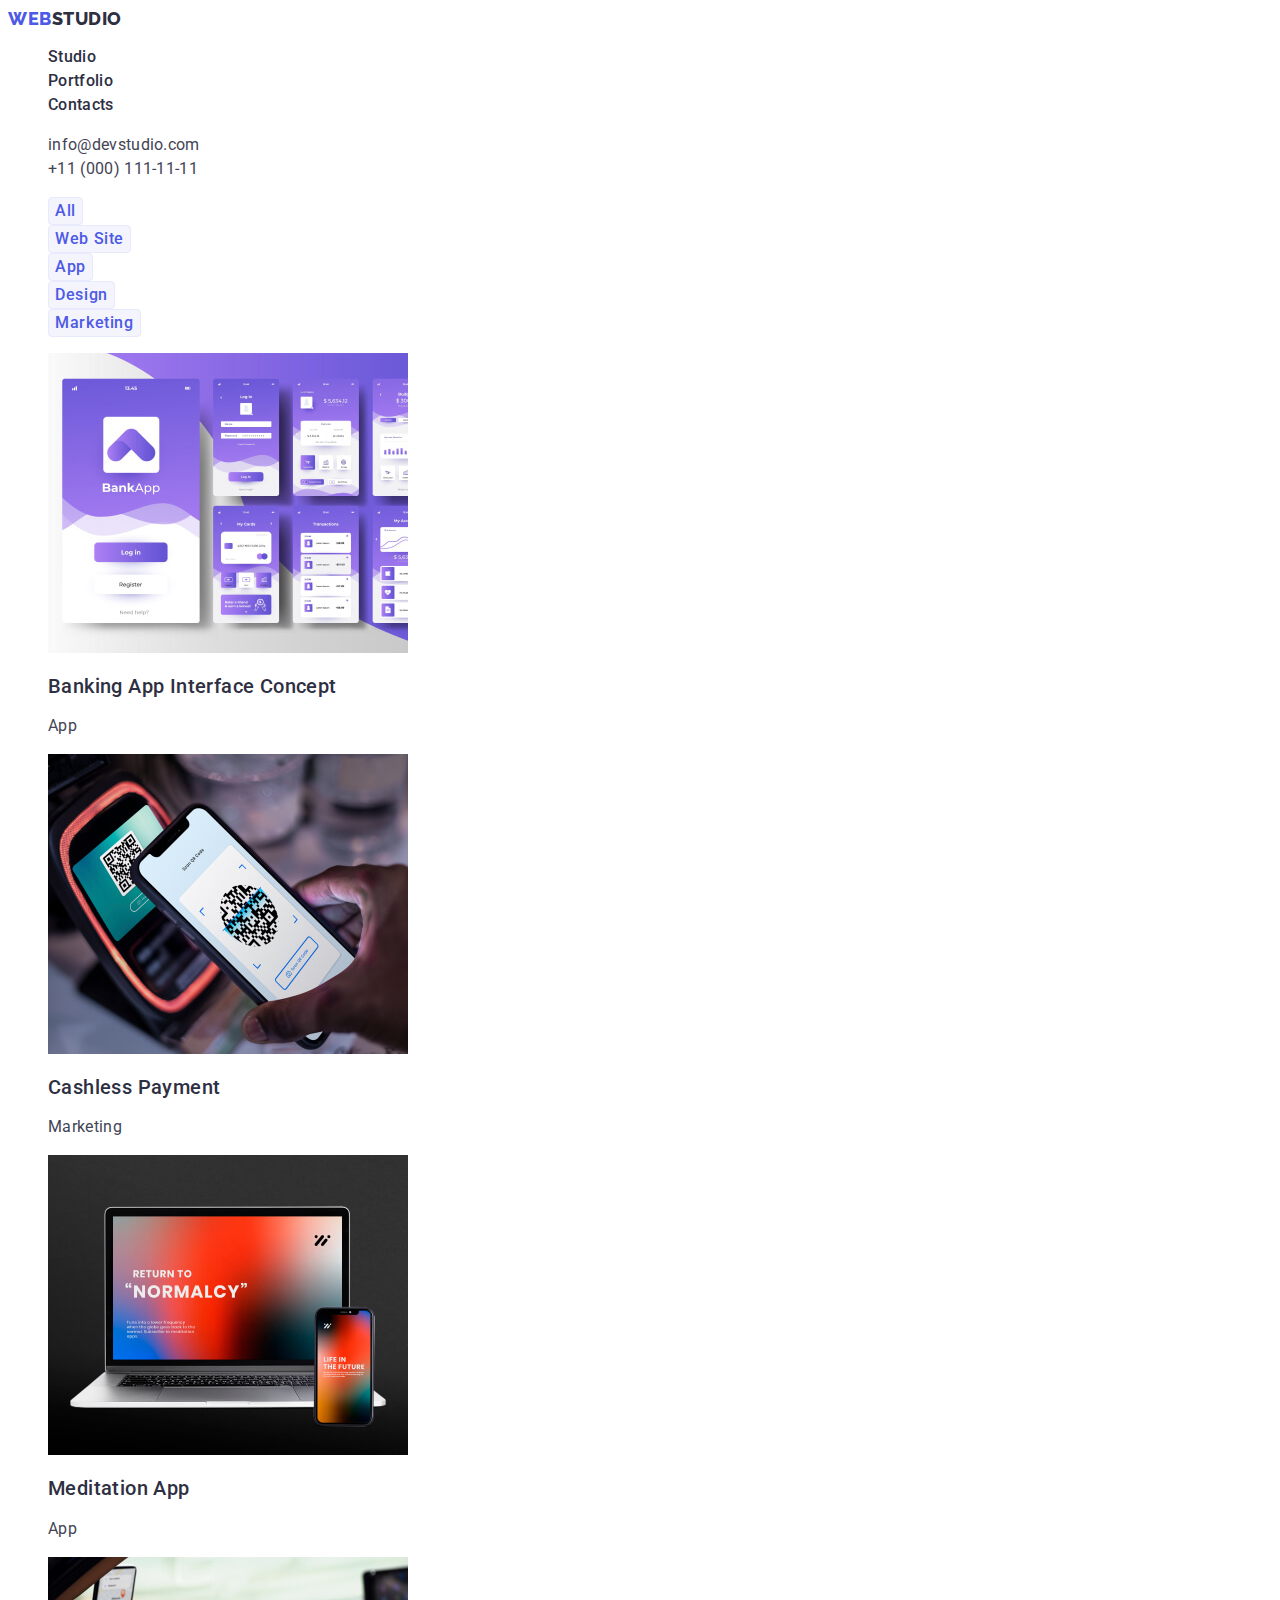
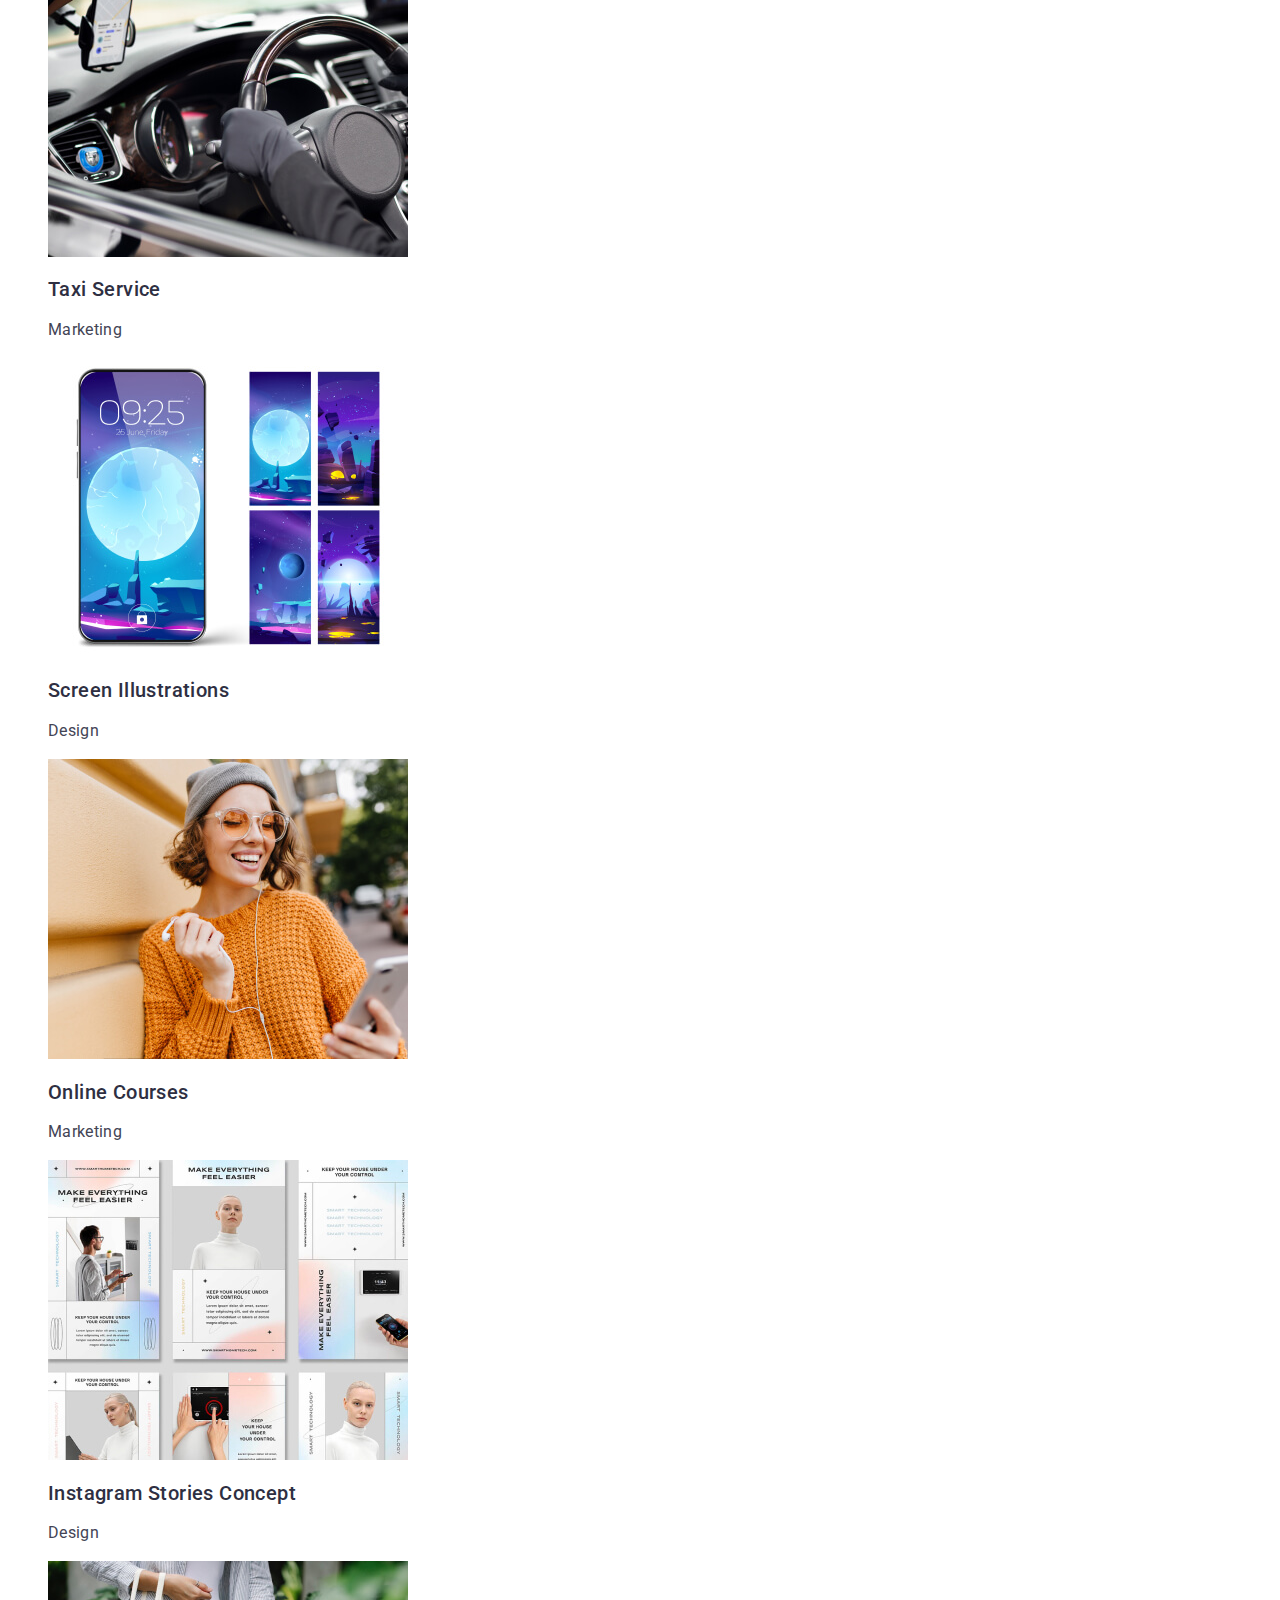
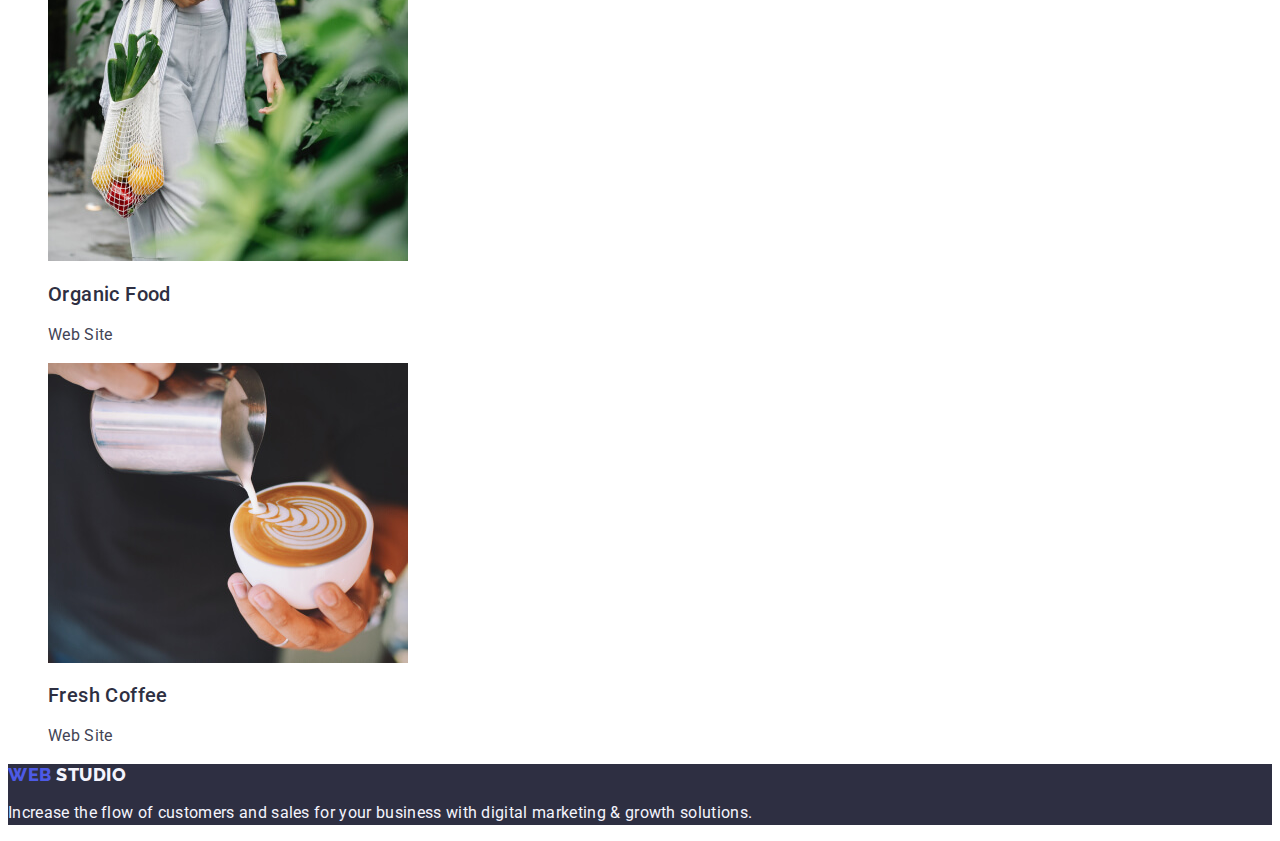
==== portfolio.html @ 537b1a08 "Переніс файли з ДЗ2" ====
<!DOCTYPE html>
<html lang="en">
  <head>
    <meta charset="UTF-8" />
    <meta http-equiv="X-UA-Compatible" content="IE=edge" />
    <meta name="viewport" content="width=device-width, initial-scale=1.0" />
    <link rel="preconnect" href="https://fonts.googleapis.com" />
    <link rel="preconnect" href="https://fonts.gstatic.com" crossorigin />
    <link
      href="https://fonts.googleapis.com/css2?family=Raleway:wght@800&family=Roboto:wght@400;500;700&display=swap"
      rel="stylesheet"
    />
    <title>Portfolio</title>
    <link rel="stylesheet" href="./css/style.css" />
  </head>
  <body>
    <header>
      <!-- Logo -->

      <nav>
        <a class="logo link" href="./index.html"
          >Web<span class="logo-title">Studio</span></a
        >
        <!-- Menu navigation -->
        <ul class="site-nav list">
          <li><a class="link but" href="./index.html">Studio</a></li>
          <li><a class="link but" href="./portfolio.html">Portfolio</a></li>
          <li><a class="link but" href="">Contacts</a></li>
        </ul>
      </nav>
      <!-- Contacts -->
      <address class="add">
        <ul class="list">
          <li>
            <a class="link contact" href="mailto:info@devstudio.com"
              >info@devstudio.com</a
            >
          </li>
          <li>
            <a class="link contact" href="tel:+110001111111"
              >+11 (000) 111-11-11</a
            >
          </li>
        </ul>
      </address>
    </header>
    <main>
      <!-- Our works -->
      <section class="section">
        <h1 hidden class="work section-title">Our works</h1>
        <ul class="list">
          <li><button type="button" class="link work-button">All</button></li>
          <li>
            <button type="button" class="link work-button">Web Site</button>
          </li>
          <li><button type="button" class="link work-button">App</button></li>
          <li>
            <button type="button" class="link work-button">Design</button>
          </li>
          <li>
            <button type="button" class="link work-button">Marketing</button>
          </li>
        </ul>
        <ul class="list">
          <li>
            <a class="link" href="">
              <img
                src="./images/portfolio/banking-app.jpg"
                alt="banking app"
                width="360"
                height="300"
              />
              <h2 class="work-title">Banking App Interface Concept</h2>
              <p class="section-text">App</p>
            </a>
          </li>
          <li>
            <a class="link" href="">
              <img
                src="./images/portfolio/cashless-payment.jpg"
                alt="terminal and phone"
                width="360"
                height="300"
              />
              <h2 class="work-title">Cashless Payment</h2>
              <p class="section-text">Marketing</p></a
            >
          </li>
          <li>
            <a class="link" href="">
              <img
                src="./images/portfolio/meditation-app.jpg"
                alt="laptop and phone"
                width="360"
                height="300"
              />
              <h2 class="work-title">Meditation App</h2>
              <p class="section-text">App</p></a
            >
          </li>
          <li>
            <a class="link" href="">
              <img
                src="./images/portfolio/taxi-service.jpg"
                alt="hands on the wheel"
                width="360"
                height="300"
              />
              <h2 class="work-title">Taxi Service</h2>
              <p class="section-text">Marketing</p></a
            >
          </li>
          <li>
            <a class="link" href="">
              <img
                src="./images/portfolio/screen-illustrations.jpg"
                alt="phone and four pictures"
                width="360"
                height="300"
              />
              <h2 class="work-title">Screen Illustrations</h2>
              <p class="section-text">Design</p></a
            >
          </li>
          <li>
            <a class="link" href="">
              <img
                src="./images/portfolio/online-courses.jpg"
                alt="girl looks at the phone"
                width="360"
                height="300"
              />
              <h2 class="work-title">Online Courses</h2>
              <p class="section-text">Marketing</p></a
            >
          </li>
          <li>
            <a class="link" href="">
              <img
                src="./images/portfolio/instagram-stories-concept.jpg"
                alt="cards with photos of people and text"
                width="360"
                height="300"
              />
              <h2 class="work-title">Instagram Stories Concept</h2>
              <p class="section-text">Design</p></a
            >
          </li>
          <li>
            <a class="link" href="">
              <img
                src="./images/portfolio/organic-food.jpg"
                alt="bag of fruit"
                width="360"
                height="300"
              />
              <h2 class="work-title">Organic Food</h2>
              <p class="section-text">Web Site</p></a
            >
          </li>
          <li>
            <a class="link" href="">
              <img
                src="./images/portfolio/fresh-coffee.jpg"
                alt="cup of coffee"
                width="360"
                height="300"
              />
              <h2 class="work-title">Fresh Coffee</h2>
              <p class="section-text">Web Site</p></a
            >
          </li>
        </ul>
      </section>
    </main>
    <footer class="footer">
      <a class="logo link" href="./index.html"
        >Web
        <span class="logo-cloud">Studio</span>
      </a>
      <p class="footer-text">
        Increase the flow of customers and sales for your business with digital
        marketing & growth solutions.
      </p>
    </footer>
  </body>
</html>
---- css/style.css ----
/* Color */
:root {
  --main-background-color: #ffffff;
  --footer-beckgrond-color: #2e2f42;
  --text-footer-section-color: #f4f4fd;
  --hover-focus-color: #404bbf;
  --title-color: #2e2f42;
  --text-color: #434455;
  --hairlines-button-color: #e7e9fc;
  --blue-text-color: #4d5ae5;
}

/* font-family: 'Raleway', sans-serif;
font-family: 'Roboto', sans-serif; */
body {
  font-family: "Roboto", sans-serif;

  color: var(--text-color);
  background-color: var(--main-background-color);
  font-size: 16px;
  letter-spacing: 0.02em;
}
/* Logo */
.logo {
  font-family: "Raleway", sans-serif;
  text-transform: uppercase;
  color: var(--blue-text-color);
  font-weight: 800;
  font-size: 18px;
  line-height: 1.17;
  letter-spacing: 0.03em;
}
.logo-title {
  color: var(--title-color);
}

.link {
  text-decoration: none;
}

.list {
  list-style: none;
}
/* Menu navigation */
.site-nav .link {
  color: var(--title-color);
  text-decoration: none;

  font-weight: 500;
  font-size: 16px;
  line-height: 1.5;
}
.site-nav .link:hover,
.site-nav .link:focus {
  color: var(--hover-focus-color);
}
.but {
  color: var(--title-color);
}
/* .site-nav.list .link.but {
  color: var(--hover-focus-color);
} */
/* Contacts */
.add {
  font-style: normal;
}
.contact {
  color: var(--text-color);
  text-decoration: none;
  line-height: 1.5;
}
.list .contact:hover,
.list .contact:focus {
  color: var(--hover-focus-color);
}
/* hero section */
.hero {
  background-color: var(--footer-beckgrond-color);
}
.hero-title {
  color: var(--main-background-color);

  font-size: 56px;
  line-height: 1.07;
  text-align: center;
  letter-spacing: 0.02em;
}

.section.team {
  background-color: var(--text-footer-section-color);
}
.section-title {
  color: var(--title-color);

  font-size: 36px;
  line-height: 1.11;
  text-align: center;
  letter-spacing: 0.02em;
}
.list-team {
  background-color: var(--main-background-color);
}

.section-qualities,
.section-name {
  color: var(--title-color);

  font-weight: 500;
  font-size: 20px;
  line-height: 1.2;
  letter-spacing: 0.02em;
}

.section-text {
  color: var(--text-color);
  font-weight: 400;
  line-height: 1.5;
}

.transform {
  text-transform: capitalize;
}
/* button */
.button {
  color: var(--main-background-color);
  background-color: var(--blue-text-color);
  border: none;
  border-radius: 4px;
  cursor: pointer;

  font-family: inherit;
  font-weight: 500;
  font-size: 16px;
  line-height: 1.5;
  letter-spacing: 0.04em;
}
.hero .button:hover,
.hero .button:focus {
  background-color: var(--hover-focus-color);
}
.footer {
  background-color: var(--footer-beckgrond-color);
}
.footer-text {
  color: var(--text-footer-section-color);
  font-weight: 400;
  font-size: 16px;
  line-height: 1.5;
}
.logo-cloud {
  color: var(--text-footer-section-color);
}
/* Стилі Portfolio */
.section .work-button {
  color: var(--blue-text-color);
  background-color: var(--text-footer-section-color);
  border: 1px solid var(--hairlines-button-color);
  border-radius: 4px;
  cursor: pointer;

  font-family: inherit;
  font-weight: 500;
  font-size: 16px;
  line-height: 1.5;
  letter-spacing: 0.04em;
}

.section .work-button:hover,
.section .work-button:focus {
  color: var(--main-background-color);
  background-color: var(--hover-focus-color);
}
.work-title {
  color: var(--title-color);
  letter-spacing: 0.02em;
  font-weight: 500;
  font-size: 20px;
  line-height: 1.2;
}
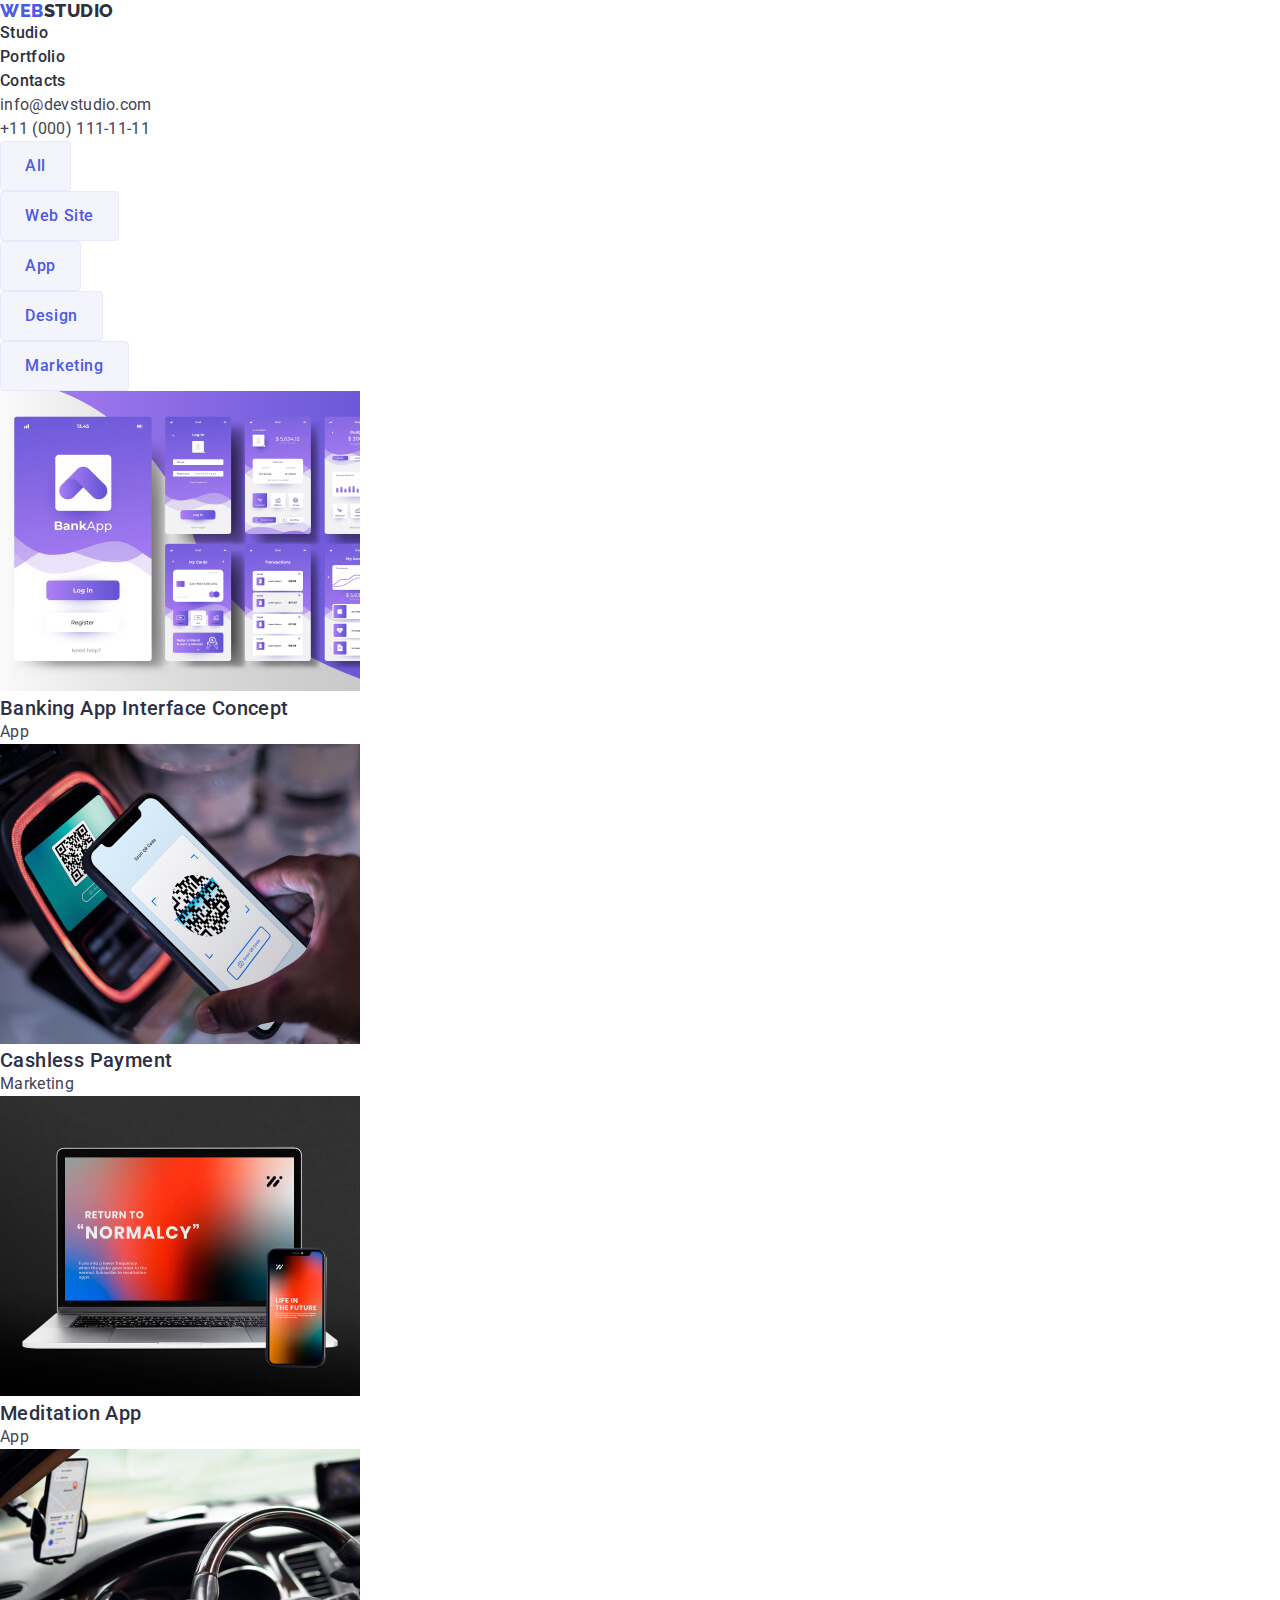
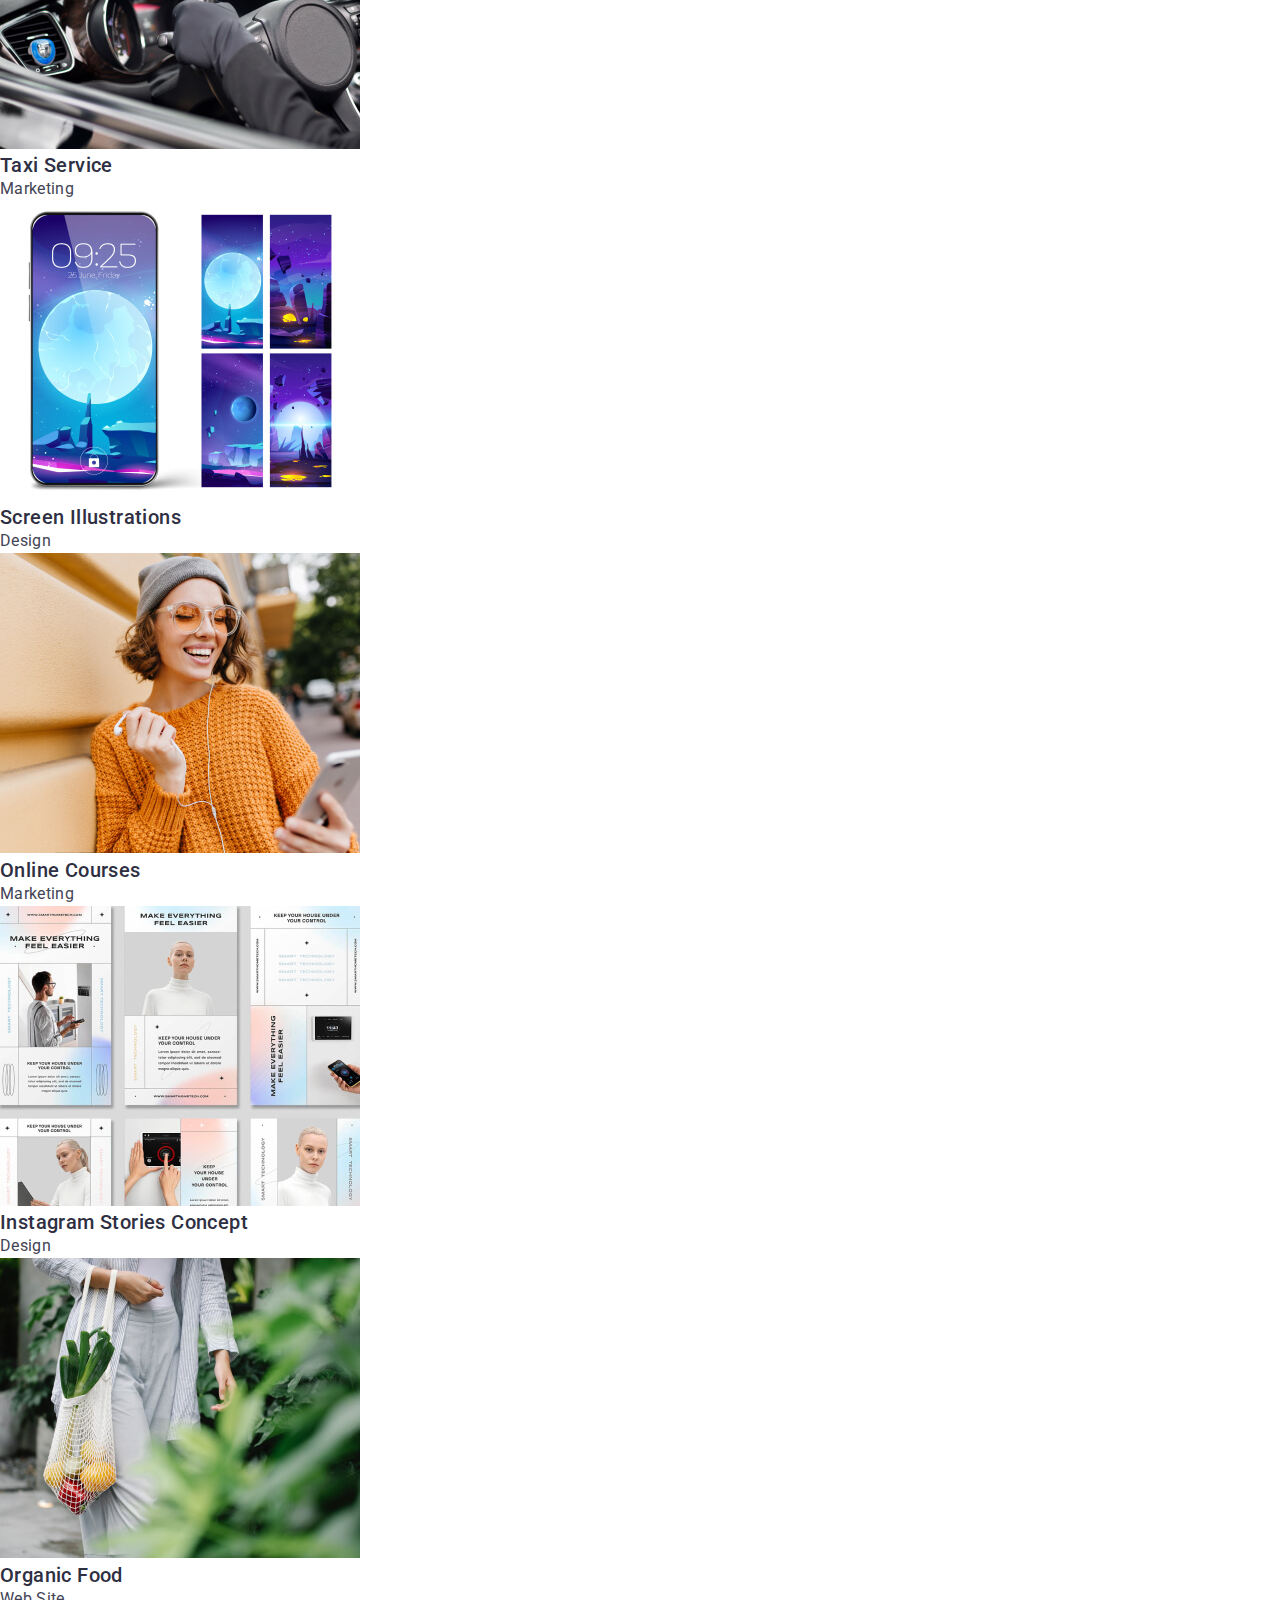
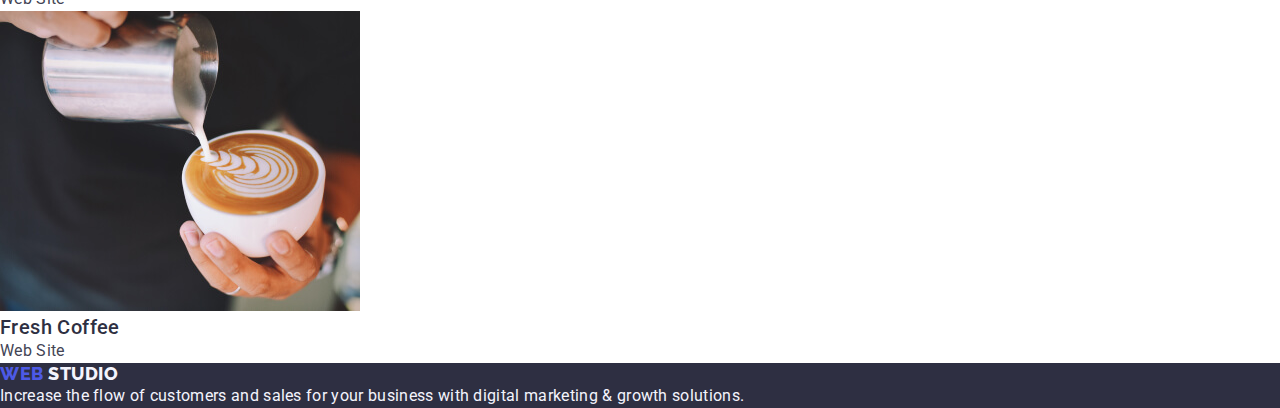
==== commit 41fd9863: "Центрував контент секцій і додав вертикальні відступи" ====
--- a/portfolio.html
+++ b/portfolio.html
@@ -4,13 +4,18 @@
     <meta charset="UTF-8" />
     <meta http-equiv="X-UA-Compatible" content="IE=edge" />
     <meta name="viewport" content="width=device-width, initial-scale=1.0" />
+    <title>Portfolio</title>
     <link rel="preconnect" href="https://fonts.googleapis.com" />
     <link rel="preconnect" href="https://fonts.gstatic.com" crossorigin />
     <link
       href="https://fonts.googleapis.com/css2?family=Raleway:wght@800&family=Roboto:wght@400;500;700&display=swap"
       rel="stylesheet"
     />
-    <title>Portfolio</title>
+    <link
+      rel="stylesheet"
+      href="https://cdnjs.cloudflare.com/ajax/libs/modern-normalize/1.1.0/modern-normalize.min.css"
+    />
+
     <link rel="stylesheet" href="./css/style.css" />
   </head>
   <body>
--- a/css/style.css
+++ b/css/style.css
@@ -10,6 +10,18 @@
   --blue-text-color: #4d5ae5;
 }
 
+h1,
+h2,
+h3,
+h4,
+h5,
+h6,
+ul,
+p {
+  margin: 0;
+  padding: 0;
+}
+
 /* font-family: 'Raleway', sans-serif;
 font-family: 'Roboto', sans-serif; */
 body {
@@ -20,6 +32,14 @@
   font-size: 16px;
   letter-spacing: 0.02em;
 }
+
+.container {
+  width: 1158px;
+  margin: 0 auto;
+  outline: 1px solid tomato;
+  padding: 0 15px;
+}
+
 /* Logo */
 .logo {
   font-family: "Raleway", sans-serif;
@@ -41,6 +61,11 @@
 .list {
   list-style: none;
 }
+/* Page header */
+.page-header {
+  background-color: var(--main-background-color);
+}
+
 /* Menu navigation */
 .site-nav .link {
   color: var(--title-color);
@@ -76,14 +101,23 @@
 /* hero section */
 .hero {
   background-color: var(--footer-beckgrond-color);
+  text-align: center;
+  margin-bottom: 120px;
+  padding-top: 188px;
+  padding-bottom: 188px;
 }
 .hero-title {
   color: var(--main-background-color);
 
   font-size: 56px;
   line-height: 1.07;
-  text-align: center;
-  letter-spacing: 0.02em;
+
+  letter-spacing: 0.02em;
+
+  margin-bottom: 48px;
+  margin-left: auto;
+  margin-right: auto;
+  width: 496px;
 }
 
 .section.team {
@@ -96,6 +130,8 @@
   line-height: 1.11;
   text-align: center;
   letter-spacing: 0.02em;
+
+  margin-bottom: 72px;
 }
 .list-team {
   background-color: var(--main-background-color);
@@ -109,8 +145,20 @@
   font-size: 20px;
   line-height: 1.2;
   letter-spacing: 0.02em;
-}
-
+
+  margin-bottom: 8px;
+}
+.section.qua {
+  /* padding-top: 120px;
+  padding-bottom: 120px; */
+  margin-bottom: 120px;
+}
+.section.doing {
+  margin-bottom: 120px;
+}
+.section-title.transform {
+  padding-top: 120px;
+}
 .section-text {
   color: var(--text-color);
   font-weight: 400;
@@ -127,6 +175,8 @@
   border: none;
   border-radius: 4px;
   cursor: pointer;
+  padding: 16px 32px;
+  display: inline-block;
 
   font-family: inherit;
   font-weight: 500;
@@ -157,6 +207,7 @@
   border: 1px solid var(--hairlines-button-color);
   border-radius: 4px;
   cursor: pointer;
+  padding: 12px 24px;
 
   font-family: inherit;
   font-weight: 500;
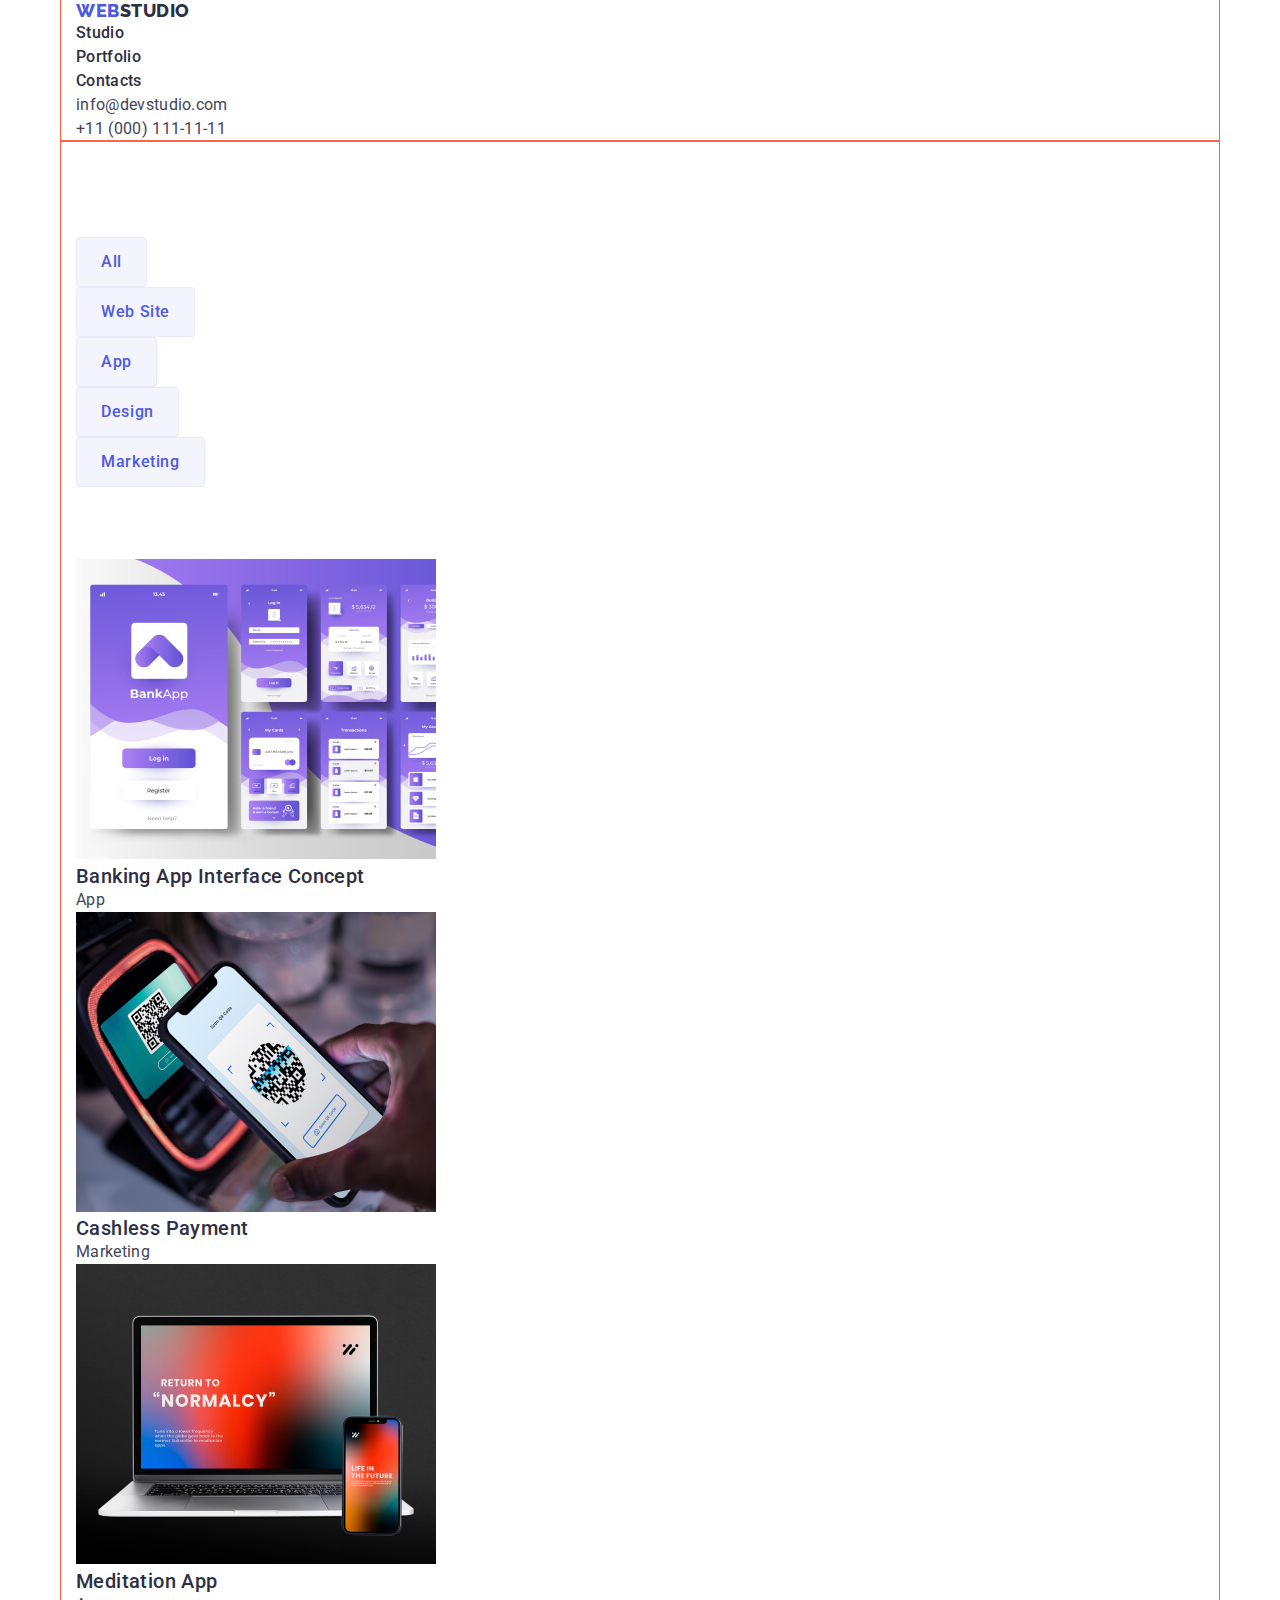
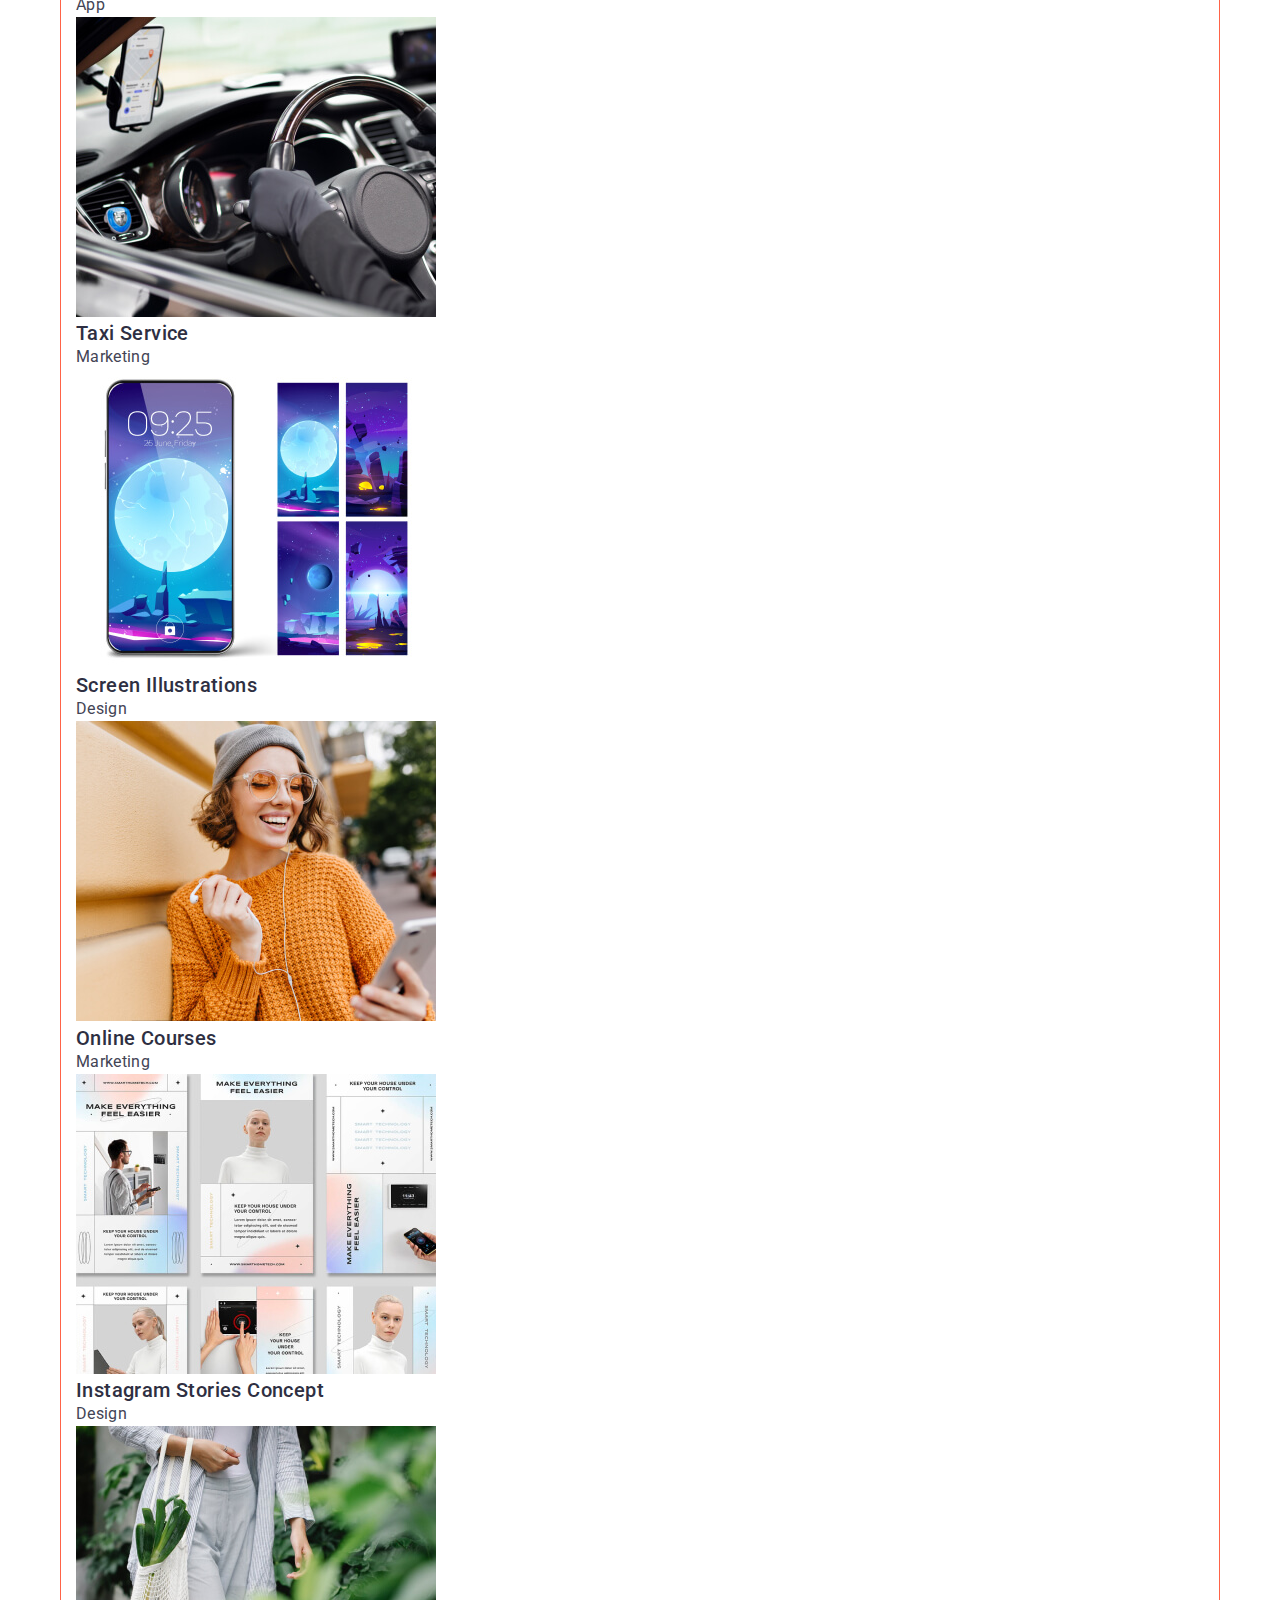
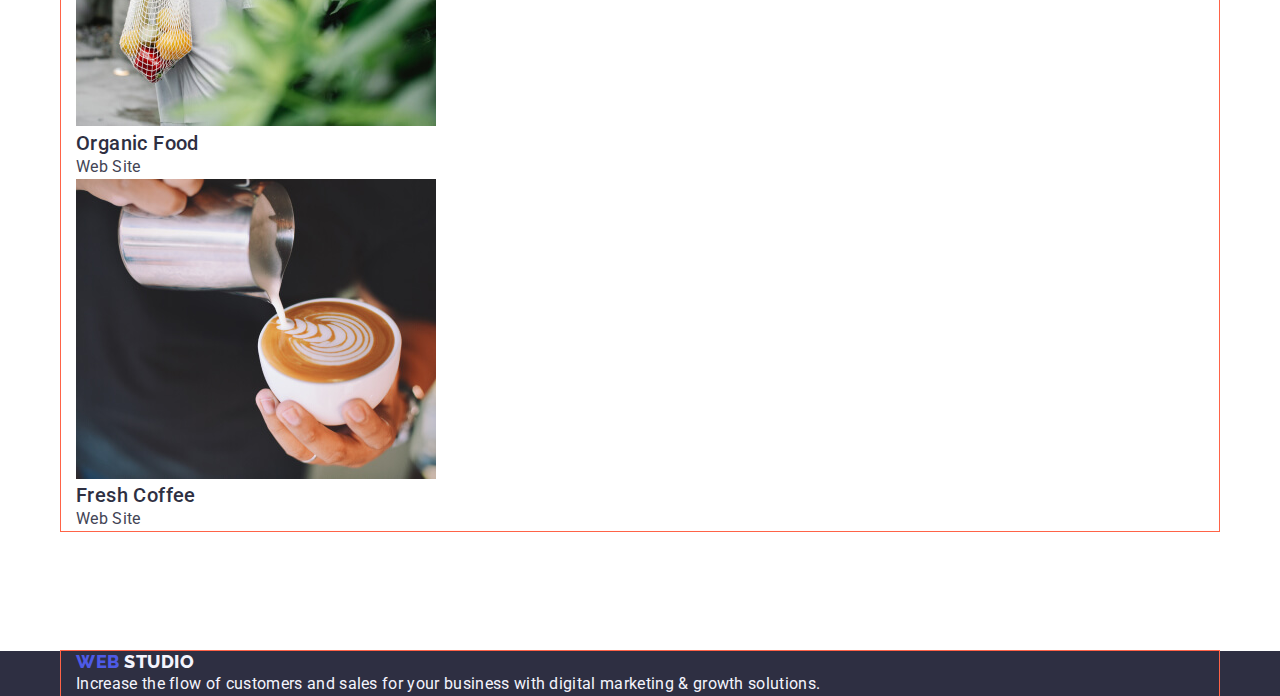
==== commit 1c165d3c: "Центрував контент секцій і додав вертикальні відступи" ====
--- a/portfolio.html
+++ b/portfolio.html
@@ -20,40 +20,43 @@
   </head>
   <body>
     <header>
+      <header class="page-header">
       <!-- Logo -->
-
-      <nav>
-        <a class="logo link" href="./index.html"
-          >Web<span class="logo-title">Studio</span></a
-        >
-        <!-- Menu navigation -->
-        <ul class="site-nav list">
-          <li><a class="link but" href="./index.html">Studio</a></li>
-          <li><a class="link but" href="./portfolio.html">Portfolio</a></li>
-          <li><a class="link but" href="">Contacts</a></li>
-        </ul>
-      </nav>
-      <!-- Contacts -->
-      <address class="add">
-        <ul class="list">
-          <li>
-            <a class="link contact" href="mailto:info@devstudio.com"
-              >info@devstudio.com</a
-            >
-          </li>
-          <li>
-            <a class="link contact" href="tel:+110001111111"
-              >+11 (000) 111-11-11</a
-            >
-          </li>
-        </ul>
-      </address>
+      <div class="container">
+        <nav>
+          <a class="logo link" href="./index.html"
+            >Web<span class="logo-title">Studio</span></a
+          >
+          <!-- Menu navigation -->
+          <ul class="site-nav list">
+            <li><a class="link but" href="./index.html">Studio</a></li>
+            <li><a class="link but" href="./portfolio.html">Portfolio</a></li>
+            <li><a class="link but" href="">Contacts</a></li>
+          </ul>
+        </nav>
+        <!-- Contacts -->
+        <address class="add">
+          <ul class="list">
+            <li>
+              <a class="link contact" href="mailto:info@devstudio.com"
+                >info@devstudio.com</a
+              >
+            </li>
+            <li>
+              <a class="link contact" href="tel:+110001111111"
+                >+11 (000) 111-11-11</a
+              >
+            </li>
+          </ul>
+        </address>
+      </div>
     </header>
     <main>
       <!-- Our works -->
-      <section class="section">
+      <section class="section portfolio">
+        <div class="container">
         <h1 hidden class="work section-title">Our works</h1>
-        <ul class="list">
+        <ul class="list btn">
           <li><button type="button" class="link work-button">All</button></li>
           <li>
             <button type="button" class="link work-button">Web Site</button>
@@ -176,17 +179,20 @@
             >
           </li>
         </ul>
+        </div>
       </section>
     </main>
     <footer class="footer">
-      <a class="logo link" href="./index.html"
-        >Web
-        <span class="logo-cloud">Studio</span>
-      </a>
-      <p class="footer-text">
-        Increase the flow of customers and sales for your business with digital
-        marketing & growth solutions.
-      </p>
+       <div class="container">
+        <a class="logo link" href="./index.html"
+          >Web
+          <span class="logo-cloud">Studio</span>
+        </a>
+        <p class="footer-text">
+          Increase the flow of customers and sales for your business with
+          digital marketing & growth solutions.
+        </p>
+      </div>
     </footer>
   </body>
 </html>
--- a/css/style.css
+++ b/css/style.css
@@ -122,6 +122,7 @@
 
 .section.team {
   background-color: var(--text-footer-section-color);
+  padding-bottom: 120px;
 }
 .section-title {
   color: var(--title-color);
@@ -228,3 +229,11 @@
   font-size: 20px;
   line-height: 1.2;
 }
+
+.list.btn {
+  padding-top: 96px;
+  margin-bottom: 72px;
+}
+.section.portfolio {
+  padding-bottom: 120px;
+}
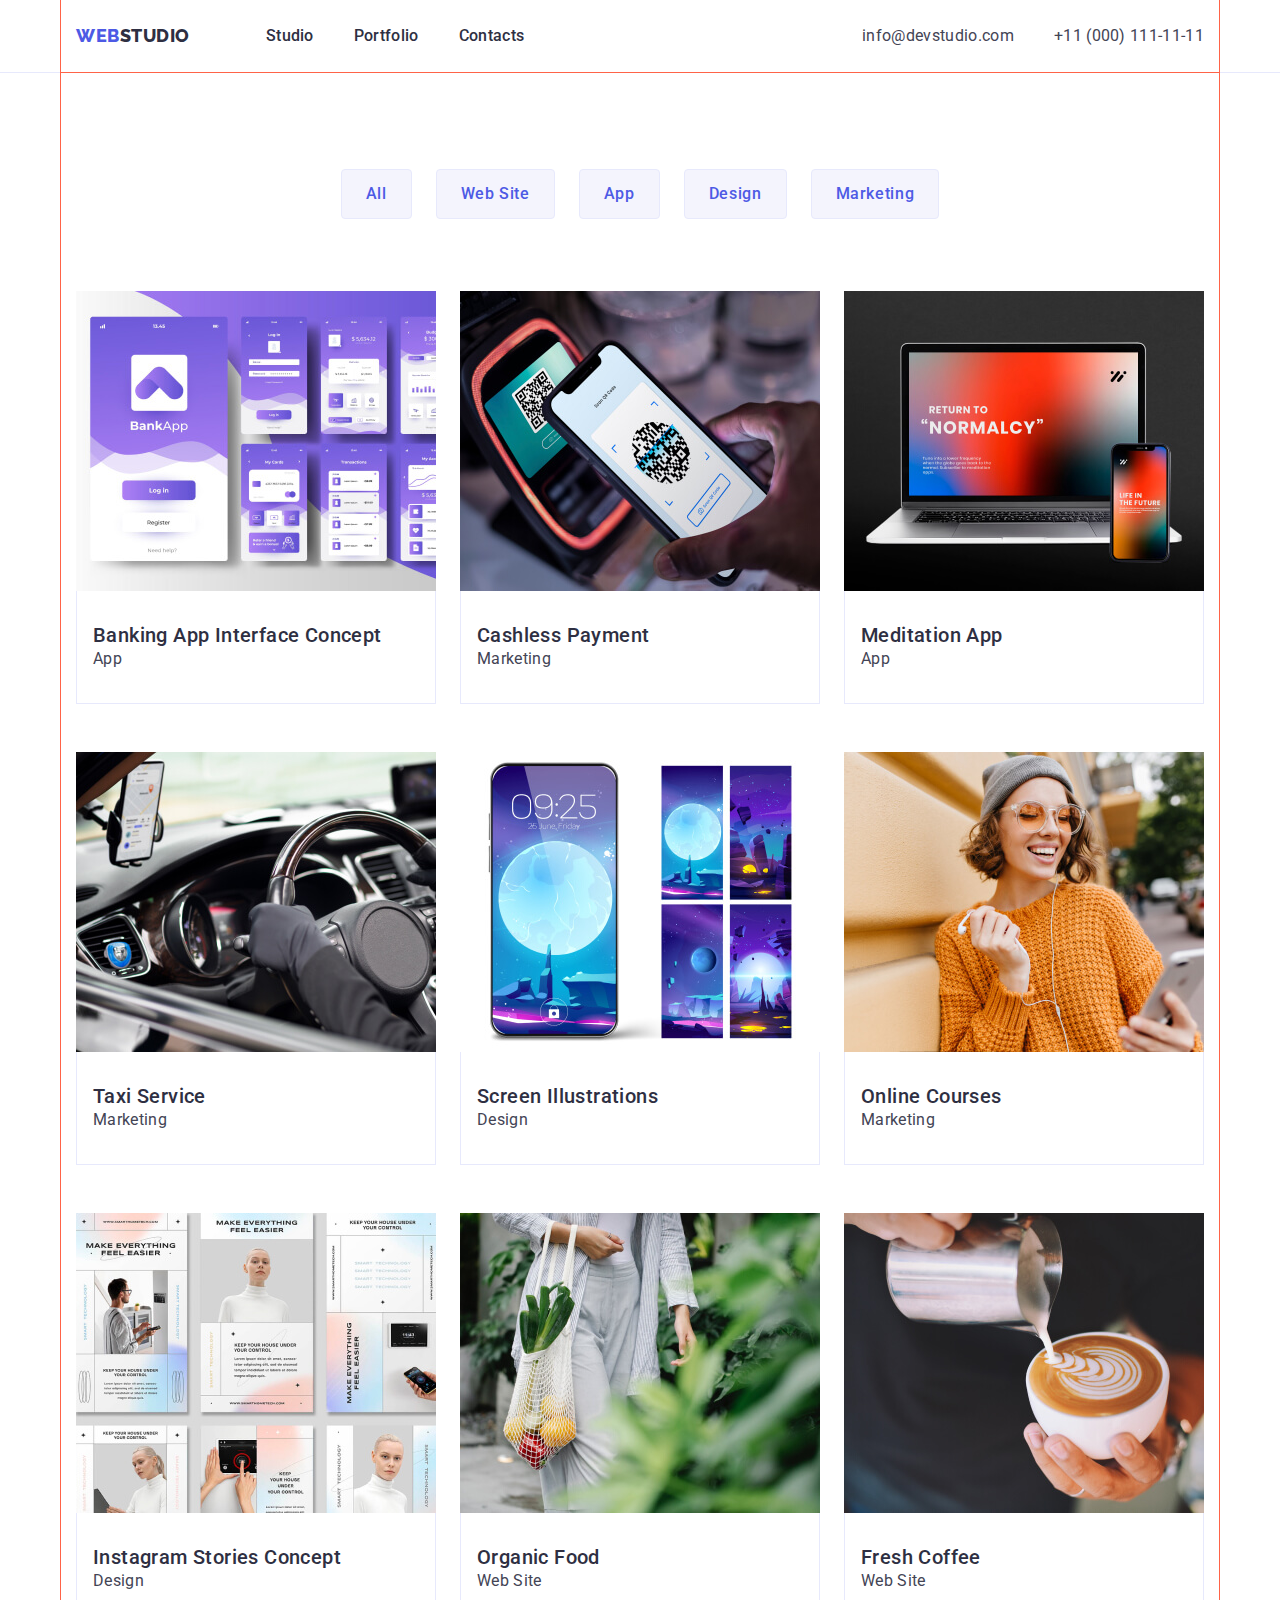
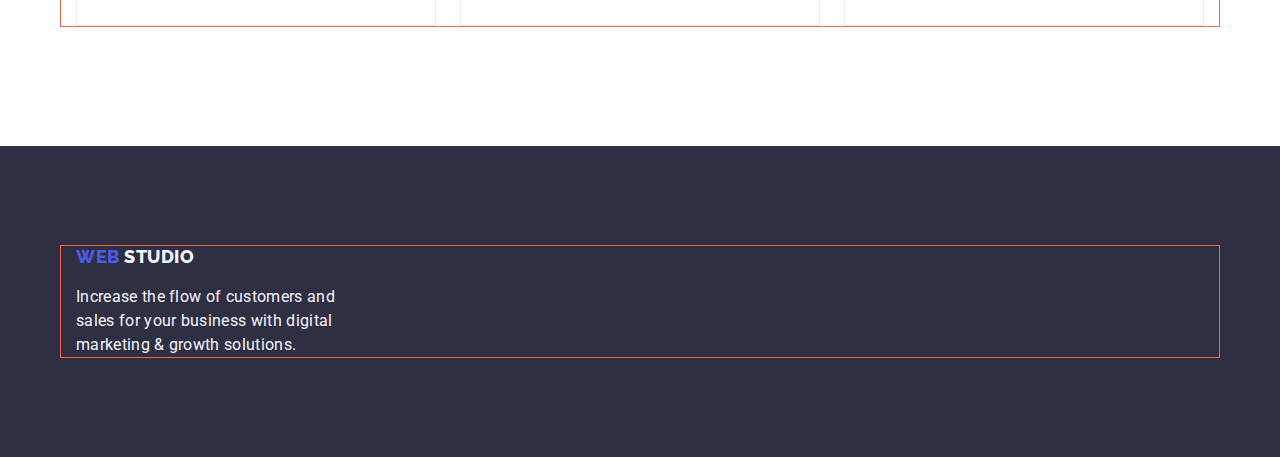
==== commit 9cdc2915: "Модуль3 вебінар 6 FlexBox portfolio.html" ====
--- a/portfolio.html
+++ b/portfolio.html
@@ -19,30 +19,33 @@
     <link rel="stylesheet" href="./css/style.css" />
   </head>
   <body>
-    <header>
-      <header class="page-header">
+    <header class="page-header">
       <!-- Logo -->
-      <div class="container">
-        <nav>
+      <div class="container main-nav">
+        <nav class="main-nav">
           <a class="logo link" href="./index.html"
             >Web<span class="logo-title">Studio</span></a
           >
           <!-- Menu navigation -->
           <ul class="site-nav list">
-            <li><a class="link but" href="./index.html">Studio</a></li>
-            <li><a class="link but" href="./portfolio.html">Portfolio</a></li>
-            <li><a class="link but" href="">Contacts</a></li>
+            <li class="item">
+              <a class="link but" href="./index.html">Studio</a>
+            </li>
+            <li class="item">
+              <a class="link but" href="./portfolio.html">Portfolio</a>
+            </li>
+            <li class="item"><a class="link but" href="">Contacts</a></li>
           </ul>
         </nav>
         <!-- Contacts -->
         <address class="add">
-          <ul class="list">
-            <li>
+          <ul class="list contact-list">
+            <li class="item">
               <a class="link contact" href="mailto:info@devstudio.com"
                 >info@devstudio.com</a
               >
             </li>
-            <li>
+            <li class="item">
               <a class="link contact" href="tel:+110001111111"
                 >+11 (000) 111-11-11</a
               >
@@ -55,135 +58,153 @@
       <!-- Our works -->
       <section class="section portfolio">
         <div class="container">
-        <h1 hidden class="work section-title">Our works</h1>
-        <ul class="list btn">
-          <li><button type="button" class="link work-button">All</button></li>
-          <li>
-            <button type="button" class="link work-button">Web Site</button>
-          </li>
-          <li><button type="button" class="link work-button">App</button></li>
-          <li>
-            <button type="button" class="link work-button">Design</button>
-          </li>
-          <li>
-            <button type="button" class="link work-button">Marketing</button>
-          </li>
-        </ul>
-        <ul class="list">
-          <li>
-            <a class="link" href="">
-              <img
-                src="./images/portfolio/banking-app.jpg"
-                alt="banking app"
-                width="360"
-                height="300"
-              />
-              <h2 class="work-title">Banking App Interface Concept</h2>
-              <p class="section-text">App</p>
-            </a>
-          </li>
-          <li>
-            <a class="link" href="">
-              <img
-                src="./images/portfolio/cashless-payment.jpg"
-                alt="terminal and phone"
-                width="360"
-                height="300"
-              />
-              <h2 class="work-title">Cashless Payment</h2>
-              <p class="section-text">Marketing</p></a
-            >
-          </li>
-          <li>
-            <a class="link" href="">
-              <img
-                src="./images/portfolio/meditation-app.jpg"
-                alt="laptop and phone"
-                width="360"
-                height="300"
-              />
-              <h2 class="work-title">Meditation App</h2>
-              <p class="section-text">App</p></a
-            >
-          </li>
-          <li>
-            <a class="link" href="">
-              <img
-                src="./images/portfolio/taxi-service.jpg"
-                alt="hands on the wheel"
-                width="360"
-                height="300"
-              />
-              <h2 class="work-title">Taxi Service</h2>
-              <p class="section-text">Marketing</p></a
-            >
-          </li>
-          <li>
-            <a class="link" href="">
-              <img
-                src="./images/portfolio/screen-illustrations.jpg"
-                alt="phone and four pictures"
-                width="360"
-                height="300"
-              />
-              <h2 class="work-title">Screen Illustrations</h2>
-              <p class="section-text">Design</p></a
-            >
-          </li>
-          <li>
-            <a class="link" href="">
-              <img
-                src="./images/portfolio/online-courses.jpg"
-                alt="girl looks at the phone"
-                width="360"
-                height="300"
-              />
-              <h2 class="work-title">Online Courses</h2>
-              <p class="section-text">Marketing</p></a
-            >
-          </li>
-          <li>
-            <a class="link" href="">
-              <img
-                src="./images/portfolio/instagram-stories-concept.jpg"
-                alt="cards with photos of people and text"
-                width="360"
-                height="300"
-              />
-              <h2 class="work-title">Instagram Stories Concept</h2>
-              <p class="section-text">Design</p></a
-            >
-          </li>
-          <li>
-            <a class="link" href="">
-              <img
-                src="./images/portfolio/organic-food.jpg"
-                alt="bag of fruit"
-                width="360"
-                height="300"
-              />
-              <h2 class="work-title">Organic Food</h2>
-              <p class="section-text">Web Site</p></a
-            >
-          </li>
-          <li>
-            <a class="link" href="">
-              <img
-                src="./images/portfolio/fresh-coffee.jpg"
-                alt="cup of coffee"
-                width="360"
-                height="300"
-              />
-              <h2 class="work-title">Fresh Coffee</h2>
-              <p class="section-text">Web Site</p></a
-            >
-          </li>
-        </ul>
+          <h1 hidden class="work section-title">Our works</h1>
+          <ul class="list btn">
+            <li><button type="button" class="link work-button">All</button></li>
+            <li>
+              <button type="button" class="link work-button">Web Site</button>
+            </li>
+            <li><button type="button" class="link work-button">App</button></li>
+            <li>
+              <button type="button" class="link work-button">Design</button>
+            </li>
+            <li>
+              <button type="button" class="link work-button">Marketing</button>
+            </li>
+          </ul>
+          <ul class="list examples">
+            <li class="item-work">
+              <a class="link" href="">
+                <img
+                  src="./images/portfolio/banking-app.jpg"
+                  alt="banking app"
+                  width="360"
+                  height="300"
+                />
+                <div class="work-container">
+                  <h2 class="work-title">Banking App Interface Concept</h2>
+                  <p class="section-text">App</p>
+                </div>
+              </a>
+            </li>
+            <li class="item-work">
+              <a class="link" href="">
+                <img
+                  src="./images/portfolio/cashless-payment.jpg"
+                  alt="terminal and phone"
+                  width="360"
+                  height="300"
+                />
+                <div class="work-container">
+                  <h2 class="work-title">Cashless Payment</h2>
+                  <p class="section-text">Marketing</p>
+                </div>
+              </a>
+            </li>
+            <li class="item-work">
+              <a class="link" href="">
+                <img
+                  src="./images/portfolio/meditation-app.jpg"
+                  alt="laptop and phone"
+                  width="360"
+                  height="300"
+                />
+                <div class="work-container">
+                  <h2 class="work-title">Meditation App</h2>
+                  <p class="section-text">App</p>
+                </div>
+              </a>
+            </li>
+            <li class="item-work">
+              <a class="link" href="">
+                <img
+                  src="./images/portfolio/taxi-service.jpg"
+                  alt="hands on the wheel"
+                  width="360"
+                  height="300"
+                />
+                <div class="work-container">
+                  <h2 class="work-title">Taxi Service</h2>
+                  <p class="section-text">Marketing</p>
+                </div>
+              </a>
+            </li>
+            <li class="item-work">
+              <a class="link" href="">
+                <img
+                  src="./images/portfolio/screen-illustrations.jpg"
+                  alt="phone and four pictures"
+                  width="360"
+                  height="300"
+                />
+                <div class="work-container">
+                  <h2 class="work-title">Screen Illustrations</h2>
+                  <p class="section-text">Design</p>
+                </div>
+              </a>
+            </li>
+            <li class="item-work">
+              <a class="link" href="">
+                <img
+                  src="./images/portfolio/online-courses.jpg"
+                  alt="girl looks at the phone"
+                  width="360"
+                  height="300"
+                />
+                <div class="work-container">
+                  <h2 class="work-title">Online Courses</h2>
+                  <p class="section-text">Marketing</p>
+                </div>
+              </a>
+            </li>
+            <li class="item-work">
+              <a class="link" href="">
+                <img
+                  src="./images/portfolio/instagram-stories-concept.jpg"
+                  alt="cards with photos of people and text"
+                  width="360"
+                  height="300"
+                />
+                <div class="work-container">
+                  <h2 class="work-title">Instagram Stories Concept</h2>
+                  <p class="section-text">Design</p>
+                </div>
+              </a>
+            </li>
+            <li class="item-work">
+              <a class="link" href="">
+                <img
+                  src="./images/portfolio/organic-food.jpg"
+                  alt="bag of fruit"
+                  width="360"
+                  height="300"
+                />
+                <div class="work-container">
+                  <h2 class="work-title">Organic Food</h2>
+                  <p class="section-text">Web Site</p>
+                </div>
+              </a>
+            </li>
+            <li class="item-work">
+              <a class="link" href="">
+                <img
+                  src="./images/portfolio/fresh-coffee.jpg"
+                  alt="cup of coffee"
+                  width="360"
+                  height="300"
+                />
+                <div class="work-container">
+                  <h2 class="work-title">Fresh Coffee</h2>
+                  <p class="section-text">Web Site</p>
+                </div>
+              </a>
+            </li>
+          </ul>
         </div>
       </section>
     </main>
     <footer class="footer">
-       <div class="container">
+      <div class="container">
         <a class="logo link" href="./index.html"
           >Web
           <span class="logo-cloud">Studio</span>
--- a/css/style.css
+++ b/css/style.css
@@ -10,6 +10,7 @@
   --blue-text-color: #4d5ae5;
 }
 
+/* Утіліти */
 h1,
 h2,
 h3,
@@ -22,8 +23,18 @@
   padding: 0;
 }
 
-/* font-family: 'Raleway', sans-serif;
-font-family: 'Roboto', sans-serif; */
+img {
+  display: block;
+}
+
+.list {
+  list-style: none;
+}
+
+.transform {
+  text-transform: capitalize;
+}
+
 body {
   font-family: "Roboto", sans-serif;
 
@@ -32,12 +43,19 @@
   font-size: 16px;
   letter-spacing: 0.02em;
 }
-
+/* параметри контейнера */
 .container {
   width: 1158px;
   margin: 0 auto;
   outline: 1px solid tomato;
   padding: 0 15px;
+}
+
+/* Хедер */
+.main-nav {
+  display: flex;
+  align-items: center;
+  margin-right: auto;
 }
 
 /* Logo */
@@ -58,23 +76,33 @@
   text-decoration: none;
 }
 
-.list {
-  list-style: none;
-}
 /* Page header */
 .page-header {
   background-color: var(--main-background-color);
+  border-bottom: 1px solid var(--hairlines-button-color);
 }
 
 /* Menu navigation */
 .site-nav .link {
+  display: block;
+  padding-top: 24px;
+  padding-bottom: 24px;
+
   color: var(--title-color);
   text-decoration: none;
-
-  font-weight: 500;
-  font-size: 16px;
-  line-height: 1.5;
-}
+  font-weight: 500;
+  font-size: 16px;
+  line-height: 1.5;
+}
+.site-nav {
+  display: flex;
+  align-items: center;
+  margin-left: 76px;
+}
+.site-nav .item + .item {
+  margin-left: 40px;
+}
+
 .site-nav .link:hover,
 .site-nav .link:focus {
   color: var(--hover-focus-color);
@@ -82,12 +110,16 @@
 .but {
   color: var(--title-color);
 }
-/* .site-nav.list .link.but {
-  color: var(--hover-focus-color);
-} */
+
 /* Contacts */
+.list .item + .item {
+  margin-left: 40px;
+}
 .add {
   font-style: normal;
+}
+.list.contact-list {
+  display: flex;
 }
 .contact {
   color: var(--text-color);
@@ -102,7 +134,7 @@
 .hero {
   background-color: var(--footer-beckgrond-color);
   text-align: center;
-  margin-bottom: 120px;
+
   padding-top: 188px;
   padding-bottom: 188px;
 }
@@ -120,64 +152,16 @@
   width: 496px;
 }
 
-.section.team {
-  background-color: var(--text-footer-section-color);
-  padding-bottom: 120px;
-}
-.section-title {
-  color: var(--title-color);
-
-  font-size: 36px;
-  line-height: 1.11;
-  text-align: center;
-  letter-spacing: 0.02em;
-
-  margin-bottom: 72px;
-}
-.list-team {
-  background-color: var(--main-background-color);
-}
-
-.section-qualities,
-.section-name {
-  color: var(--title-color);
-
-  font-weight: 500;
-  font-size: 20px;
-  line-height: 1.2;
-  letter-spacing: 0.02em;
-
-  margin-bottom: 8px;
-}
-.section.qua {
-  /* padding-top: 120px;
-  padding-bottom: 120px; */
-  margin-bottom: 120px;
-}
-.section.doing {
-  margin-bottom: 120px;
-}
-.section-title.transform {
-  padding-top: 120px;
-}
-.section-text {
-  color: var(--text-color);
-  font-weight: 400;
-  line-height: 1.5;
-}
-
-.transform {
-  text-transform: capitalize;
-}
 /* button */
 .button {
+  display: inline-block;
+  padding: 16px 32px;
+
   color: var(--main-background-color);
   background-color: var(--blue-text-color);
   border: none;
   border-radius: 4px;
   cursor: pointer;
-  padding: 16px 32px;
-  display: inline-block;
 
   font-family: inherit;
   font-weight: 500;
@@ -189,17 +173,111 @@
 .hero .button:focus {
   background-color: var(--hover-focus-color);
 }
+
+/* Our qualities section */
+
+.section.qua {
+  padding-top: 120px;
+}
+.section-title {
+  color: var(--title-color);
+
+  font-size: 36px;
+  line-height: 1.11;
+  text-align: center;
+  letter-spacing: 0.02em;
+
+  margin-bottom: 72px;
+}
+.section-text {
+  color: var(--text-color);
+  font-weight: 400;
+  line-height: 1.5;
+}
+
+.list.qua {
+  display: flex;
+  gap: 24px;
+}
+
+.list.qua .item {
+  width: 264px;
+  margin: 0;
+}
+/* What are we doing */
+.section.doing {
+  padding-top: 120px;
+  padding-bottom: 120px;
+}
+.list.doing {
+  display: flex;
+  gap: 24px;
+}
+.list.doing .item {
+  margin: 0;
+  width: calc((100% - 48px) / 3);
+}
+
+/* Our Team section */
+.section.team {
+  background-color: var(--text-footer-section-color);
+  padding-bottom: 120px;
+  padding-top: 120px;
+}
+
+/* .list-item {
+  background-color: var(--main-background-color);
+} */
+
+.section-qualities,
+.section-name {
+  color: var(--title-color);
+
+  font-weight: 500;
+  font-size: 20px;
+  line-height: 1.2;
+  letter-spacing: 0.02em;
+
+  margin-bottom: 8px;
+}
+
+.team-container {
+  padding-top: 32px;
+  padding-bottom: 32px;
+  padding-left: 16px;
+  padding-right: 16px;
+  text-align: center;
+}
+
+.list.team {
+  display: flex;
+  gap: 24px;
+}
+.list.team .item {
+  width: 264px;
+  margin: 0;
+  background-color: var(--main-background-color);
+  width: calc((100% - 72px) / 4);
+}
+/* footer */
 .footer {
   background-color: var(--footer-beckgrond-color);
+  padding-top: 100px;
+  padding-bottom: 100px;
 }
 .footer-text {
   color: var(--text-footer-section-color);
   font-weight: 400;
   font-size: 16px;
   line-height: 1.5;
+  width: 264px;
 }
 .logo-cloud {
   color: var(--text-footer-section-color);
+}
+footer .logo.link {
+  display: inline-block;
+  margin-bottom: 17.5px;
 }
 /* Стилі Portfolio */
 .section .work-button {
@@ -231,9 +309,38 @@
 }
 
 .list.btn {
+  display: flex;
+  justify-content: center;
+  gap: 24px;
+
   padding-top: 96px;
   margin-bottom: 72px;
 }
 .section.portfolio {
   padding-bottom: 120px;
 }
+
+.list.examples {
+  display: flex;
+  flex-wrap: wrap;
+}
+.work-container {
+  padding-top: 32px;
+
+  padding-bottom: 32px;
+  padding-left: 16px;
+  border: 1px solid var(--hairlines-button-color);
+  border-top: none;
+}
+.item-work {
+  width: 360px;
+  margin-right: 24px;
+  margin-bottom: 48px;
+  width: calc((100% - 48px) / 3);
+}
+.item-work:nth-child(3n) {
+  margin-right: 0;
+}
+.item-work:nth-last-child(-n + 3) {
+  margin-bottom: 0;
+}
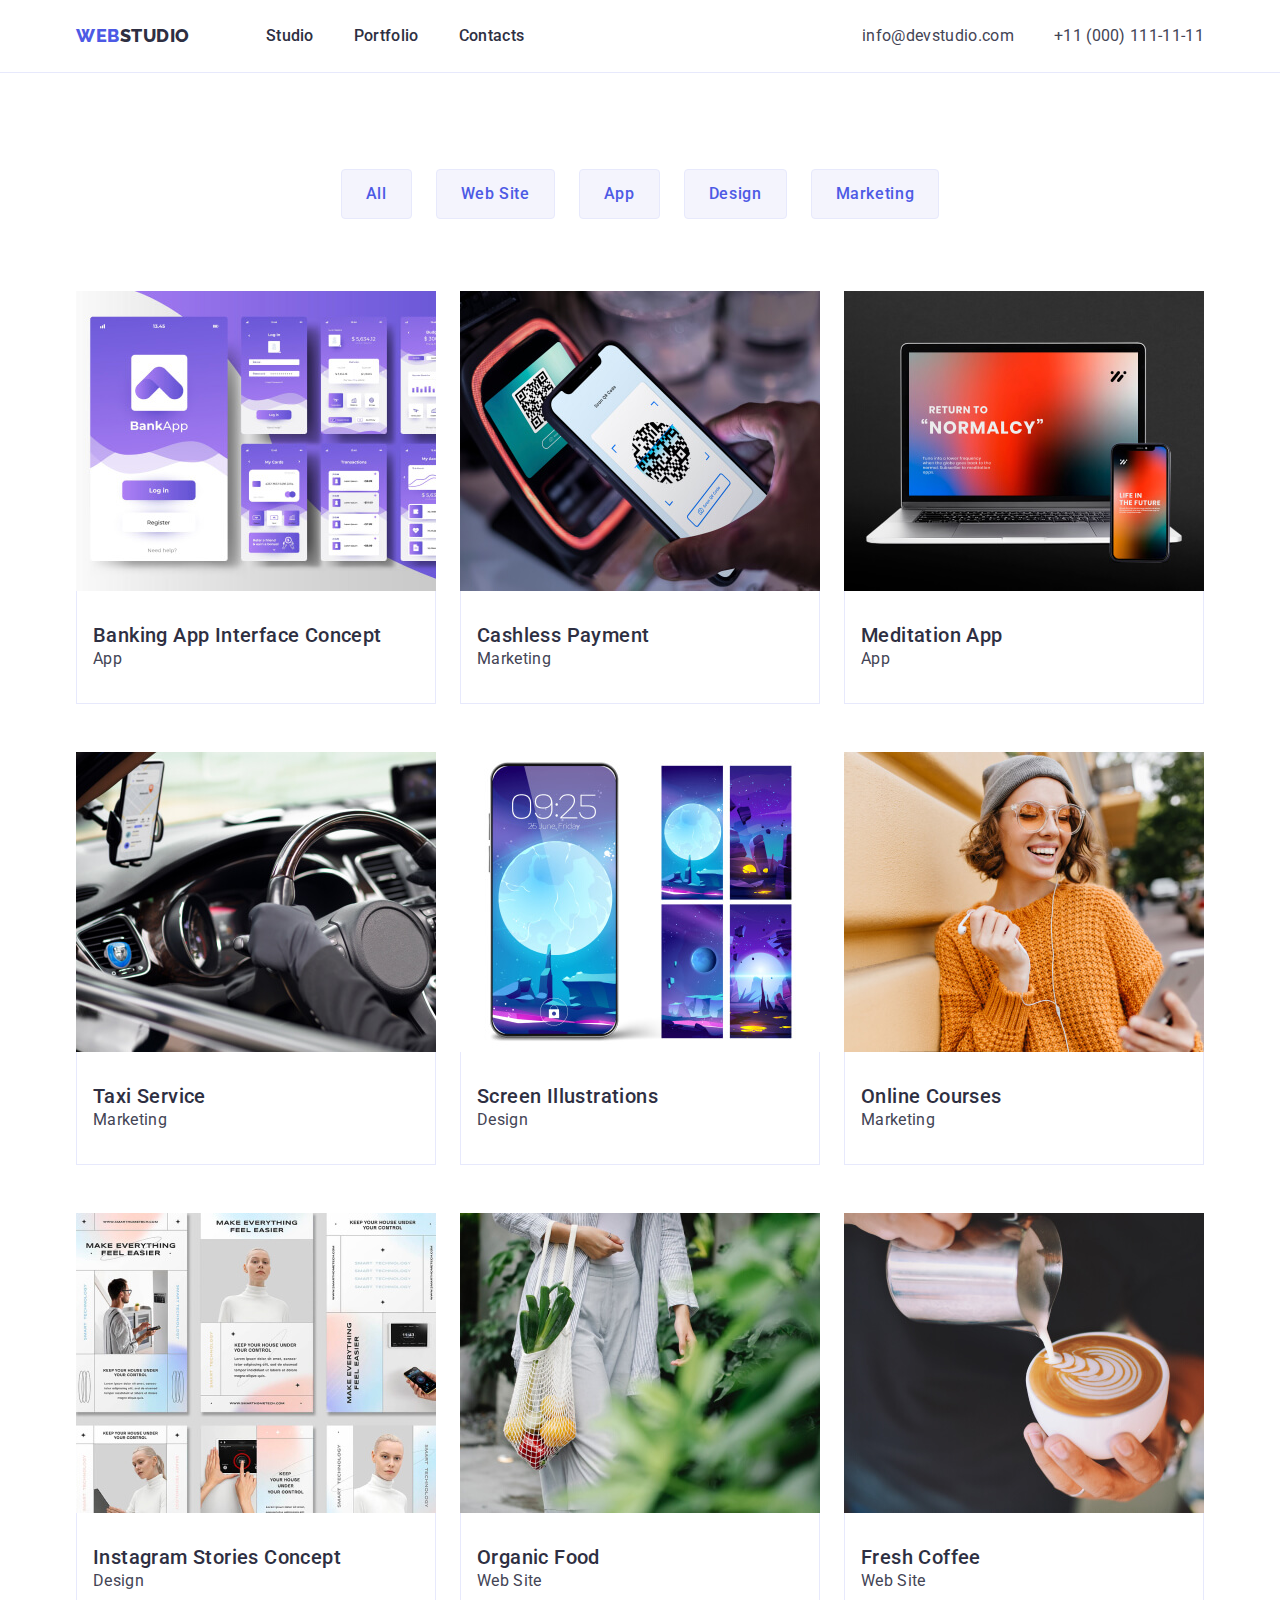
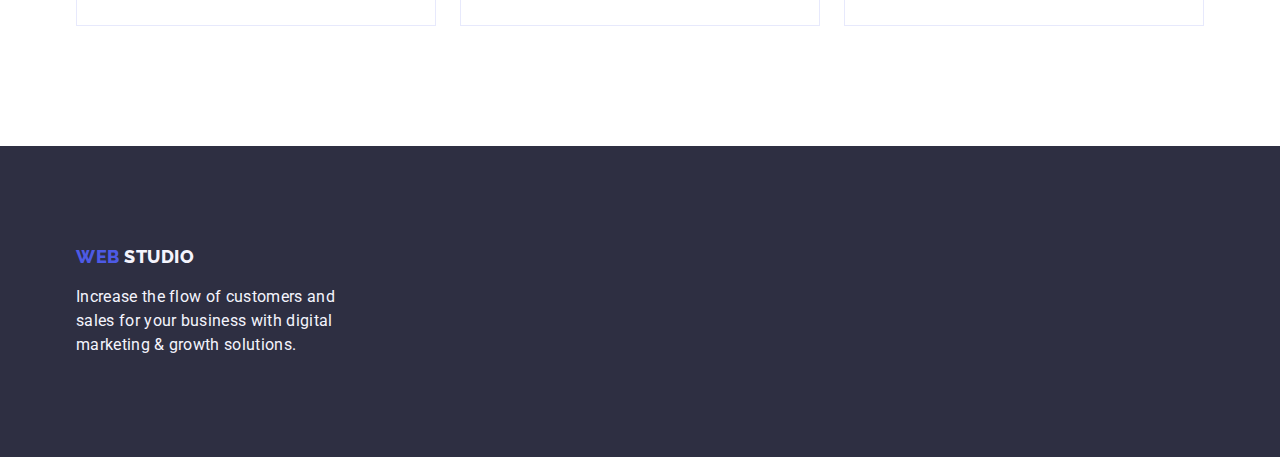
==== commit 8be8f842: "ДЗ 3 випраляю помилку portfolio.html" ====
--- a/portfolio.html
+++ b/portfolio.html
@@ -56,7 +56,7 @@
     </header>
     <main>
       <!-- Our works -->
-      <section class="section portfolio">
+      <section class="section portfol">
         <div class="container">
           <h1 hidden class="work section-title">Our works</h1>
           <ul class="list btn">
--- a/css/style.css
+++ b/css/style.css
@@ -47,7 +47,7 @@
 .container {
   width: 1158px;
   margin: 0 auto;
-  outline: 1px solid tomato;
+  /* outline: 1px solid tomato; */
   padding: 0 15px;
 }
 
@@ -225,10 +225,6 @@
   padding-top: 120px;
 }
 
-/* .list-item {
-  background-color: var(--main-background-color);
-} */
-
 .section-qualities,
 .section-name {
   color: var(--title-color);
@@ -316,7 +312,7 @@
   padding-top: 96px;
   margin-bottom: 72px;
 }
-.section.portfolio {
+.section.portfol {
   padding-bottom: 120px;
 }
 
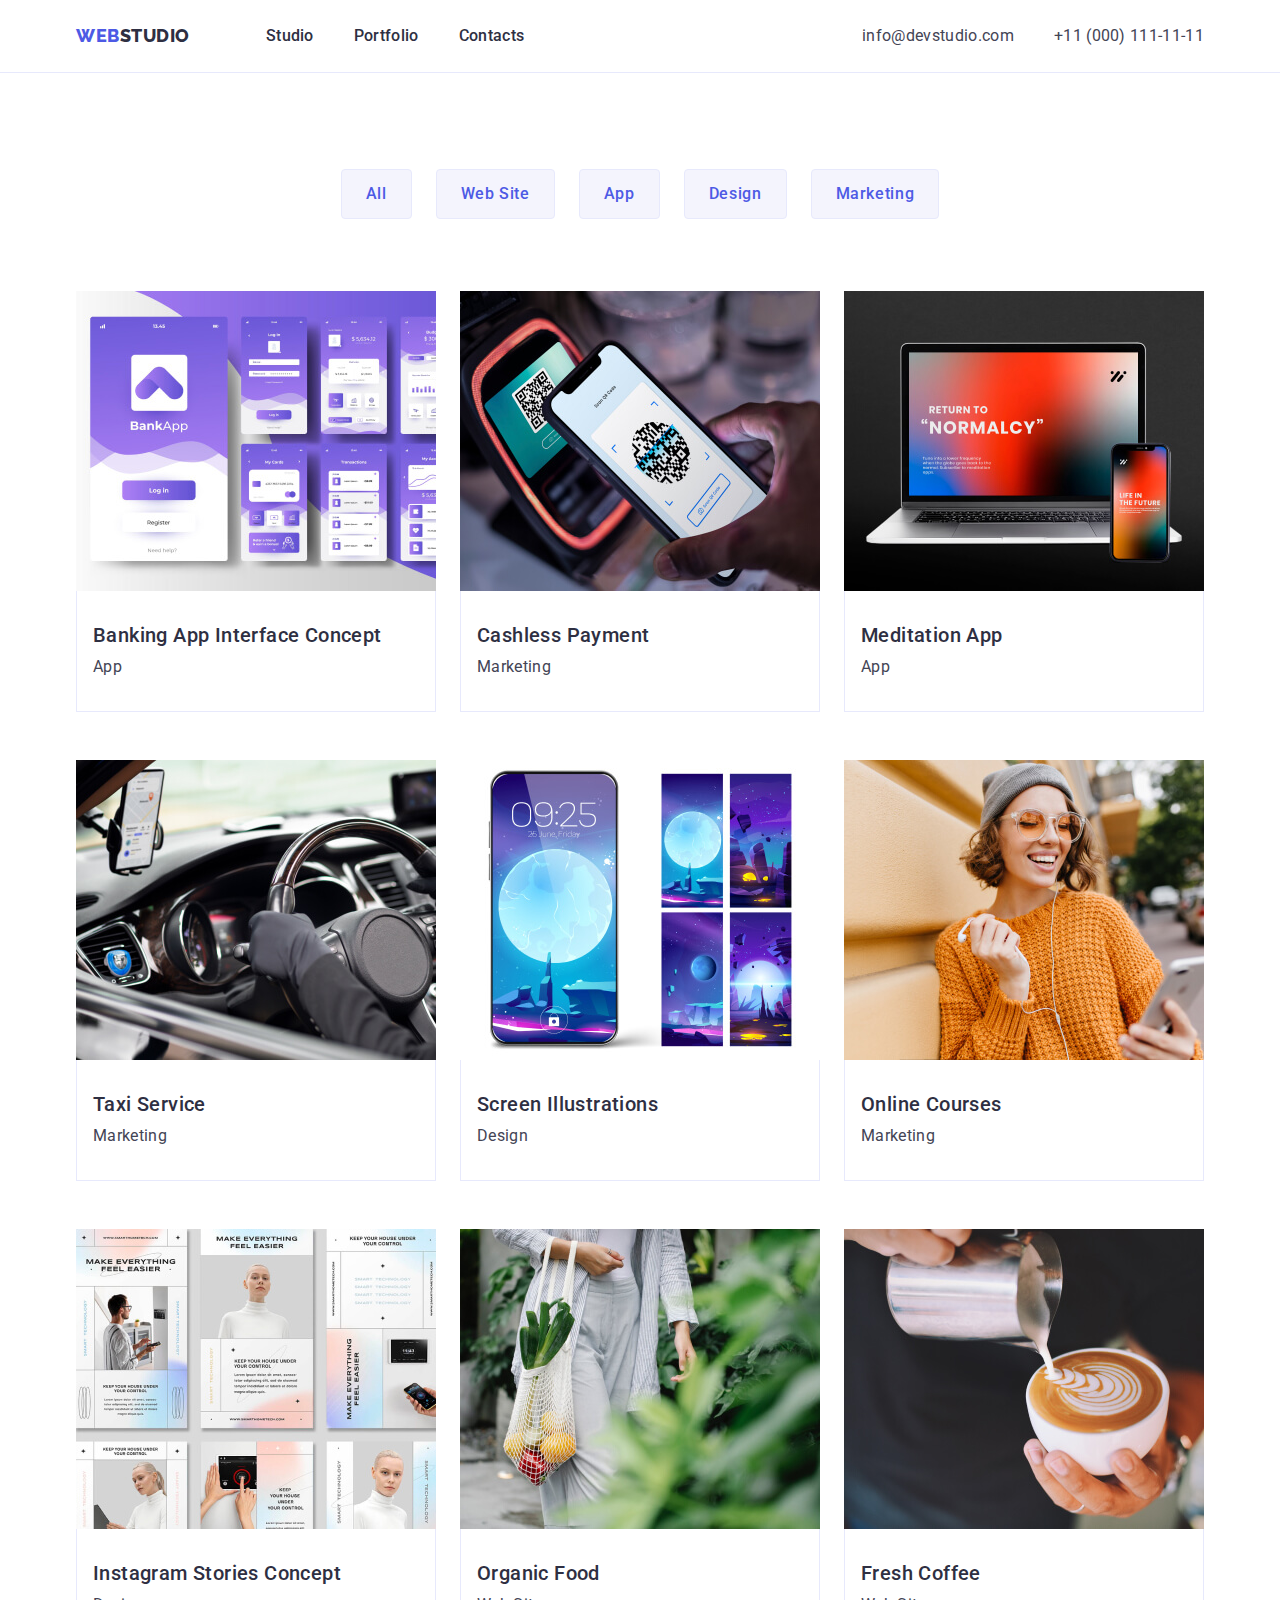
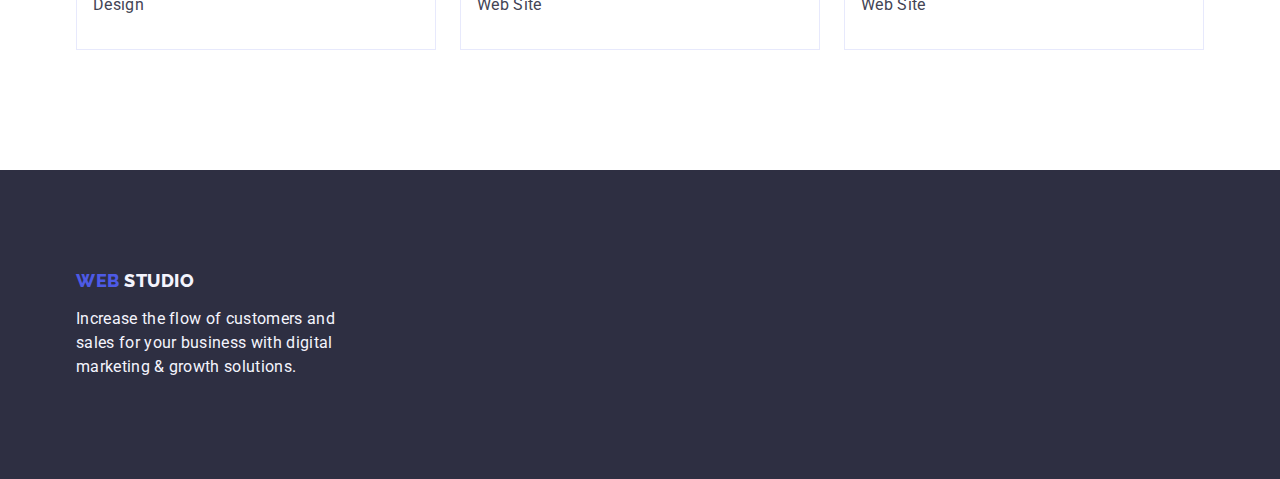
==== commit b84a5b51: "ДЗ 3 виправляю помилкu на які вказав ментор" ====
--- a/portfolio.html
+++ b/portfolio.html
@@ -58,7 +58,7 @@
       <!-- Our works -->
       <section class="section portfol">
         <div class="container">
-          <h1 hidden class="work section-title">Our works</h1>
+          <h1 hidden class="visually-hidden">Our works</h1>
           <ul class="list btn">
             <li><button type="button" class="link work-button">All</button></li>
             <li>
--- a/css/style.css
+++ b/css/style.css
@@ -10,7 +10,7 @@
   --blue-text-color: #4d5ae5;
 }
 
-/* Утіліти */
+/* Утиліти */
 h1,
 h2,
 h3,
@@ -67,6 +67,7 @@
   font-size: 18px;
   line-height: 1.17;
   letter-spacing: 0.03em;
+  margin-right: 76px;
 }
 .logo-title {
   color: var(--title-color);
@@ -94,15 +95,16 @@
   font-size: 16px;
   line-height: 1.5;
 }
+.contact-list .link {
+  display: block;
+  padding-top: 24px;
+  padding-bottom: 24px;
+}
 .site-nav {
   display: flex;
   align-items: center;
-  margin-left: 76px;
-}
-.site-nav .item + .item {
-  margin-left: 40px;
-}
-
+  gap: 40px;
+}
 .site-nav .link:hover,
 .site-nav .link:focus {
   color: var(--hover-focus-color);
@@ -110,16 +112,14 @@
 .but {
   color: var(--title-color);
 }
-
 /* Contacts */
-.list .item + .item {
-  margin-left: 40px;
-}
 .add {
   font-style: normal;
 }
 .list.contact-list {
   display: flex;
+  gap: 40px;
+  /* padding: 24px 0; */
 }
 .contact {
   color: var(--text-color);
@@ -149,13 +149,15 @@
   margin-bottom: 48px;
   margin-left: auto;
   margin-right: auto;
-  width: 496px;
-}
-
+  max-width: 496px;
+}
 /* button */
 .button {
-  display: inline-block;
+  display: block;
+  min-width: 169px;
+  height: 56px;
   padding: 16px 32px;
+  margin: auto;
 
   color: var(--main-background-color);
   background-color: var(--blue-text-color);
@@ -175,9 +177,22 @@
 }
 
 /* Our qualities section */
+.visually-hidden {
+  position: absolute;
+  width: 1px;
+  height: 1px;
+  margin: -1px;
+  border: 0;
+  padding: 0;
+
+  white-space: nowrap;
+  clip-path: inset(100%);
+  clip: rect(0 0 0 0);
+  overflow: hidden;
+}
 
 .section.qua {
-  padding-top: 120px;
+  padding: 120px 0;
 }
 .section-title {
   color: var(--title-color);
@@ -206,7 +221,6 @@
 }
 /* What are we doing */
 .section.doing {
-  padding-top: 120px;
   padding-bottom: 120px;
 }
 .list.doing {
@@ -219,6 +233,9 @@
 }
 
 /* Our Team section */
+.border {
+  border-radius: 0 0 4px 4px;
+}
 .section.team {
   background-color: var(--text-footer-section-color);
   padding-bottom: 120px;
@@ -273,7 +290,8 @@
 }
 footer .logo.link {
   display: inline-block;
-  margin-bottom: 17.5px;
+  margin-bottom: 16px;
+  margin-right: 0;
 }
 /* Стилі Portfolio */
 .section .work-button {
@@ -283,6 +301,8 @@
   border-radius: 4px;
   cursor: pointer;
   padding: 12px 24px;
+  /* box-shadow: 0px 3px 1px rgba(0, 0, 0, 0.1), 0px 2px 1px rgba(0, 0, 0, 0.08),
+    0px 2px 2px rgba(0, 0, 0, 0.12); */
 
   font-family: inherit;
   font-weight: 500;
@@ -295,6 +315,7 @@
 .section .work-button:focus {
   color: var(--main-background-color);
   background-color: var(--hover-focus-color);
+  border: 1px solid transparent;
 }
 .work-title {
   color: var(--title-color);
@@ -302,6 +323,7 @@
   font-weight: 500;
   font-size: 20px;
   line-height: 1.2;
+  margin-bottom: 8px;
 }
 
 .list.btn {
@@ -309,29 +331,27 @@
   justify-content: center;
   gap: 24px;
 
-  padding-top: 96px;
   margin-bottom: 72px;
 }
 .section.portfol {
   padding-bottom: 120px;
+  padding: 96px 0 120px;
 }
 
 .list.examples {
   display: flex;
   flex-wrap: wrap;
+  row-gap: 48px;
+  column-gap: 24px;
 }
 .work-container {
-  padding-top: 32px;
-
-  padding-bottom: 32px;
-  padding-left: 16px;
+  padding: 32px 16px;
   border: 1px solid var(--hairlines-button-color);
   border-top: none;
 }
 .item-work {
-  width: 360px;
-  margin-right: 24px;
-  margin-bottom: 48px;
+  /* margin-right: 24px;
+  margin-bottom: 48px; */
   width: calc((100% - 48px) / 3);
 }
 .item-work:nth-child(3n) {
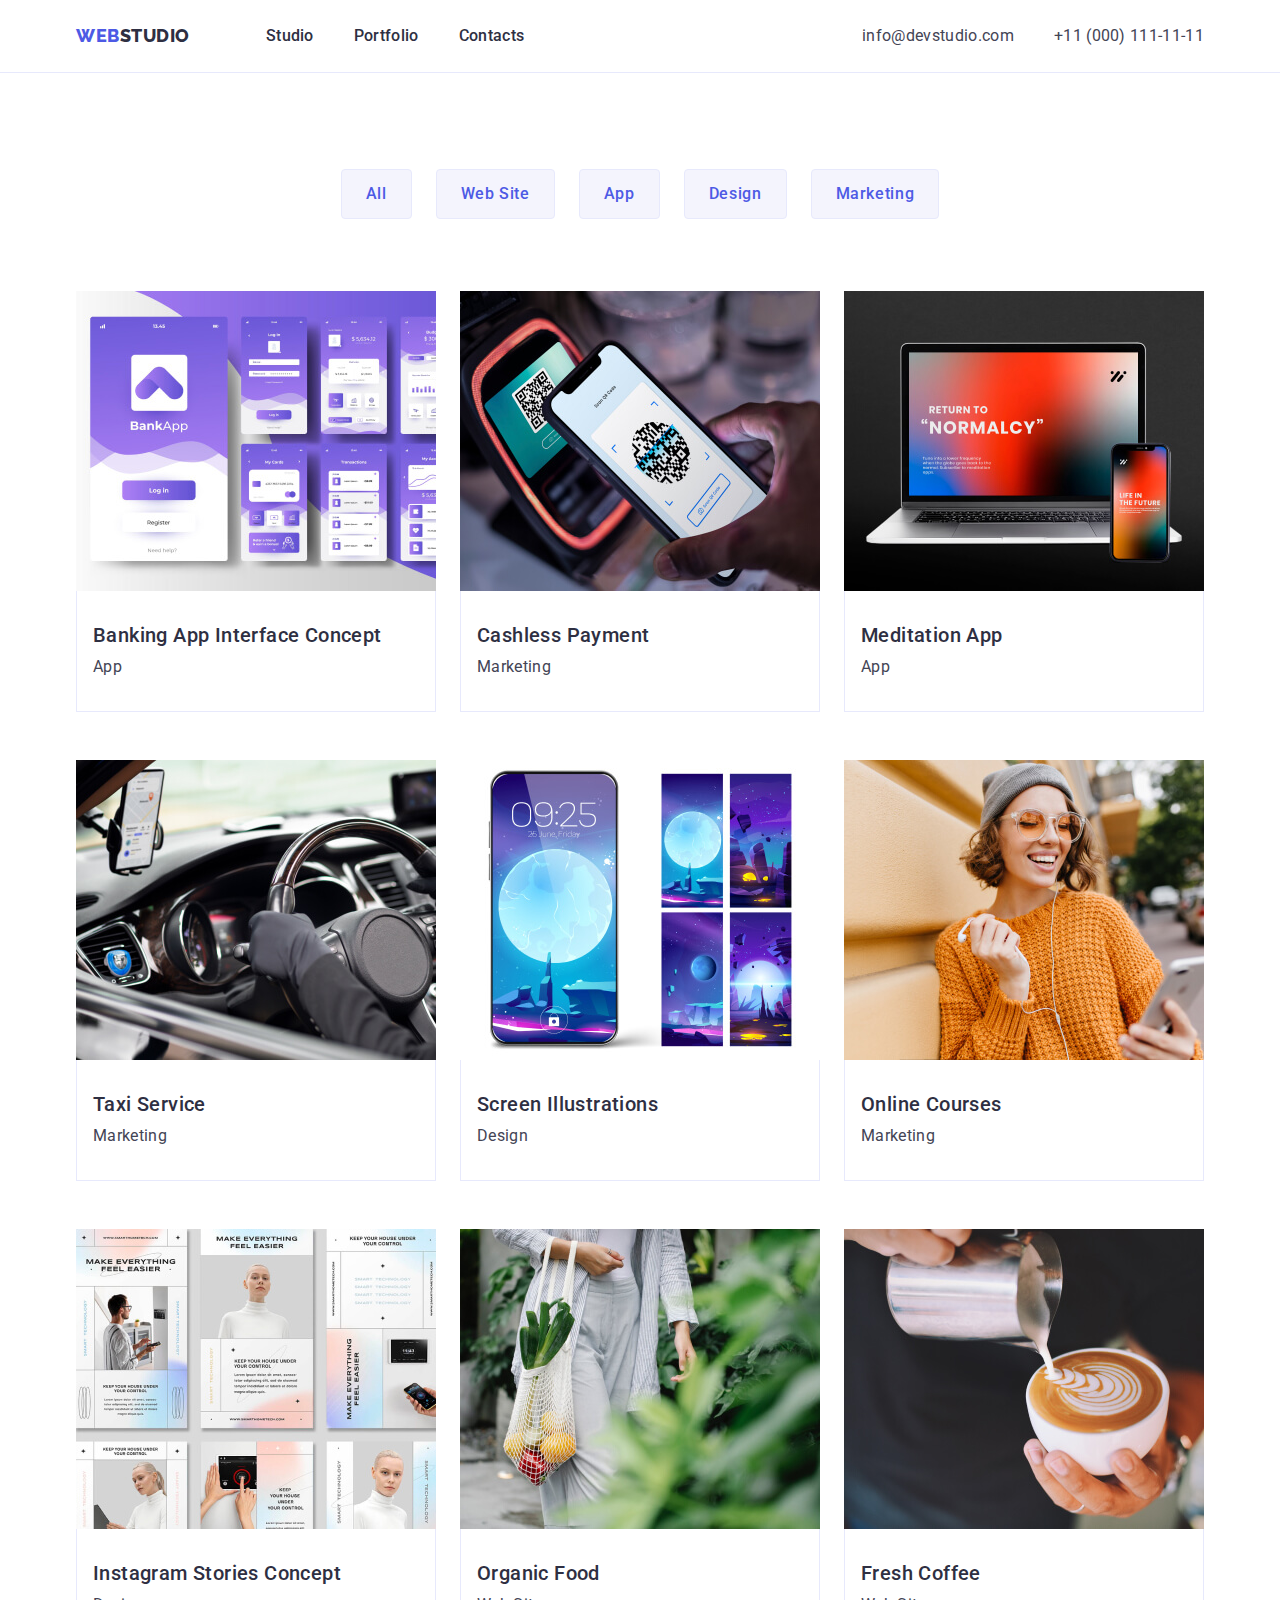
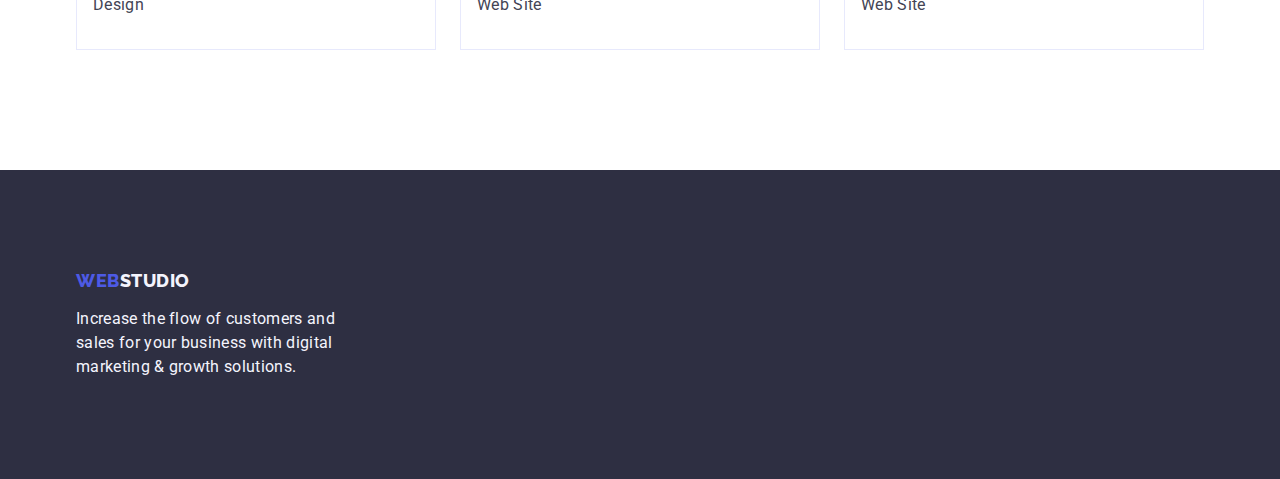
==== commit 514939a6: "прибрав відступ між словами в лого футера" ====
--- a/portfolio.html
+++ b/portfolio.html
@@ -206,8 +206,7 @@
     <footer class="footer">
       <div class="container">
         <a class="logo link" href="./index.html"
-          >Web
-          <span class="logo-cloud">Studio</span>
+          >Web<span class="logo-cloud">Studio</span>
         </a>
         <p class="footer-text">
           Increase the flow of customers and sales for your business with
